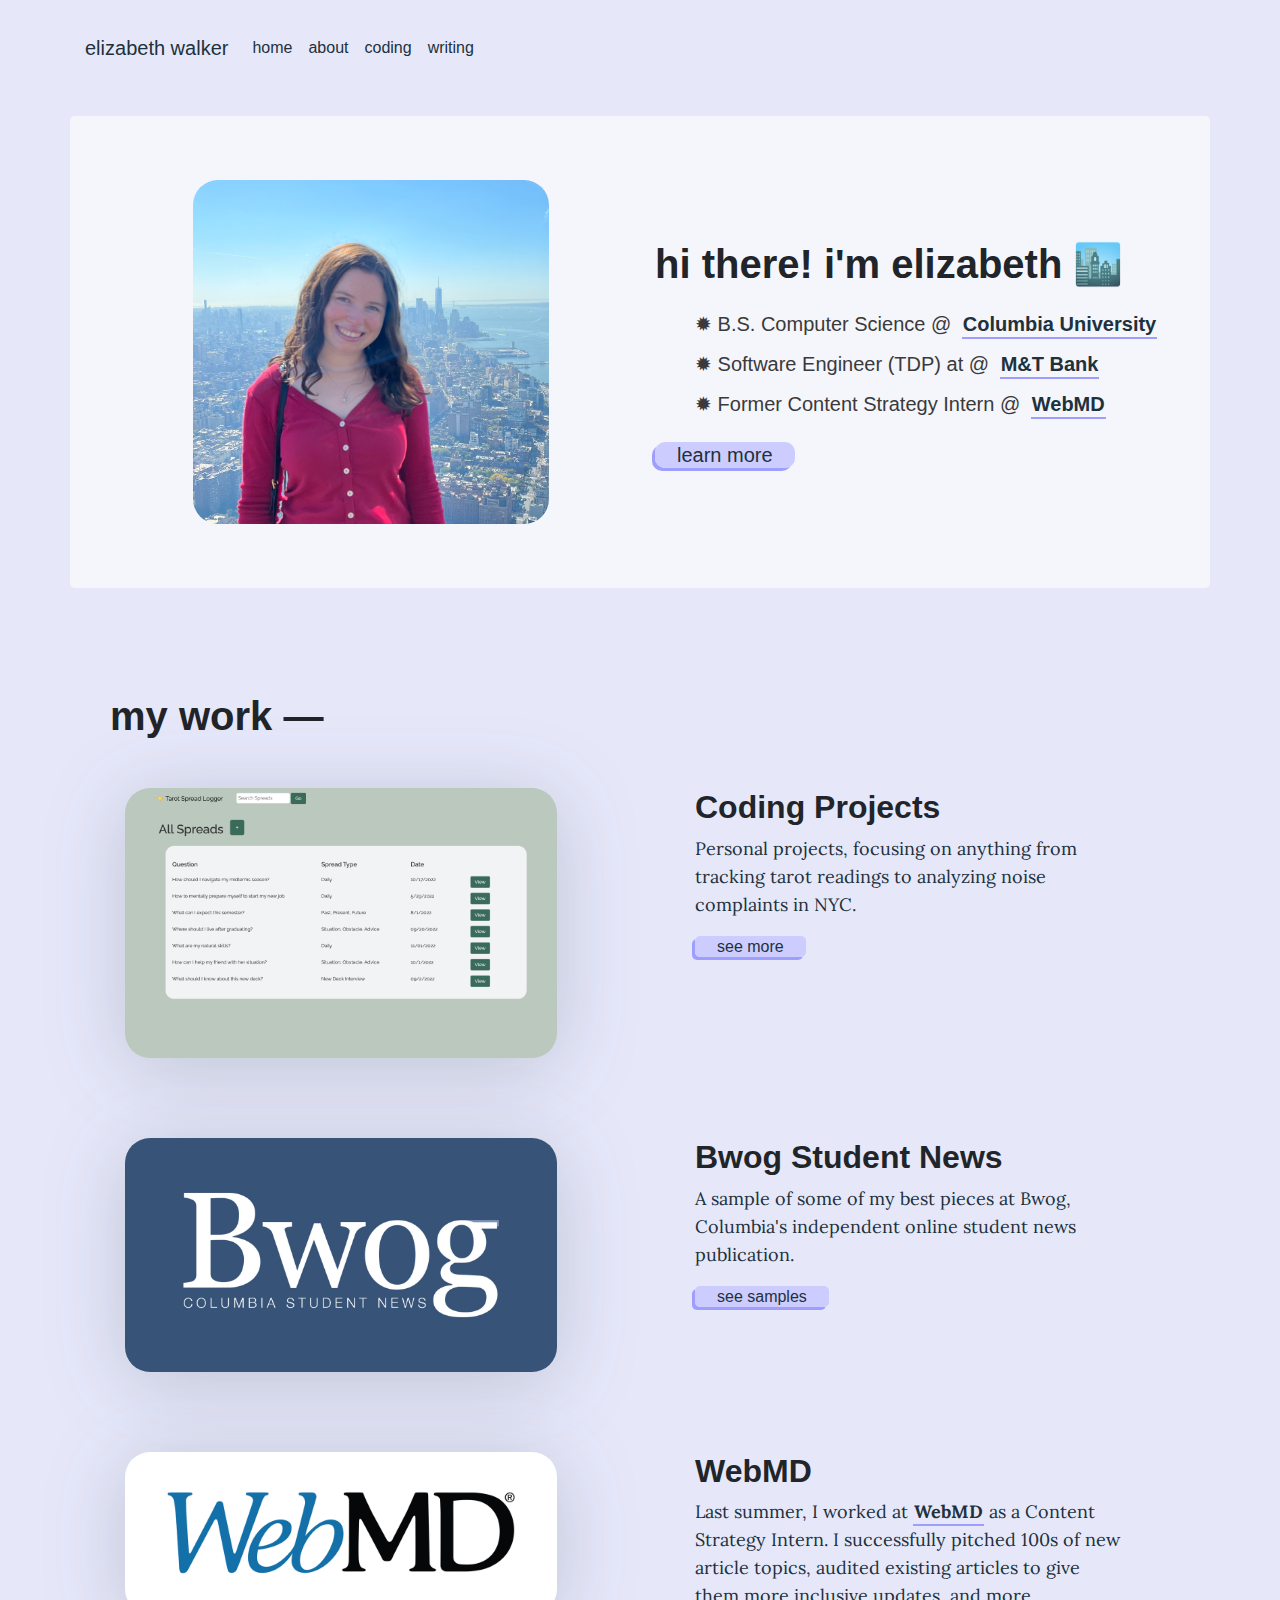
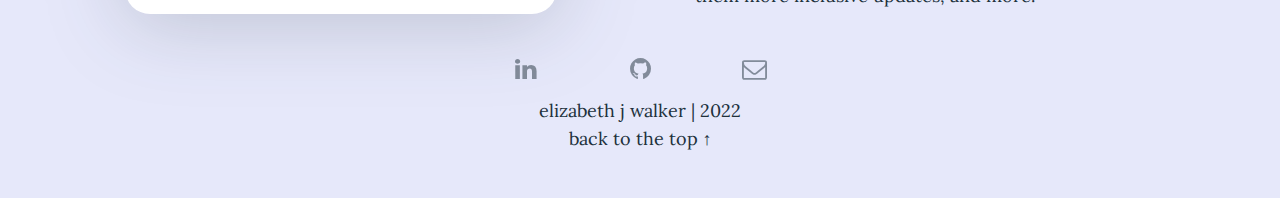
==== index.html @ f1a2607b "added new images, formatting, and description to coding page. tweaked home + about" ====
<!DOCTYPE html>
<html lang="en">
  <head>
    <meta charset="utf-8">
    <meta property='og:title' content='elizabeth walker'>
    <meta property='og:description' content='Hi there! My name is Elizabeth, and I’m a Software Engineer (TDP) at M&T Bank.'>
    <meta name="keywords" content="elizabethwalker.site, elizabeth walker, elizabeth, portfolio, computer science, bwog, writing,
                                   columbia, columbia university, seas, website, cornell, libby, libby walker" />
    <meta property='og:url' content='https://elizabethwalker.site'>
    <meta name="viewport" content="width=device-width, initial-scale=1">
    <link rel="icon" href="data:,">

    <!-- Bootstrap CSS -->
    <!-- Latest compiled and minified CSS -->
      <link rel="stylesheet" href="https://maxcdn.bootstrapcdn.com/bootstrap/4.5.0/css/bootstrap.min.css">

      <!-- Popper JS -->
      <script src="https://cdnjs.cloudflare.com/ajax/libs/popper.js/1.16.0/umd/popper.min.js"></script>

      <!-- jQuery library -->
      <script src="https://ajax.googleapis.com/ajax/libs/jquery/3.6.0/jquery.min.js"></script>

      <!-- Latest compiled JavaScript -->
      <script src="https://maxcdn.bootstrapcdn.com/bootstrap/4.5.0/js/bootstrap.min.js"></script>

      <!-- <script src="static/jquery_typed.js"></script> -->

      <!-- FONTS -->
     <link rel="stylesheet" href="https://fonts.googleapis.com/css2?family=Raleway:wght@400;500;600;700">
     <link rel="stylesheet" href="https://fonts.googleapis.com/css2?family=Lora:wght@400;500;600;700">

    <link rel="stylesheet" href="static/main.css" />
    <title>elizabeth walker</title>
    <link rel="icon" href="data:image/svg+xml,<svg xmlns=%22http://www.w3.org/2000/svg%22 viewBox=%220 0 100 100%22><text y=%22.9em%22 font-size=%2290%22>☁️</text></svg>">

    <script src="https://code.jquery.com/jquery-3.3.1.min.js" integrity="sha256-FgpCb/KJQlLNfOu91ta32o/NMZxltwRo8QtmkMRdAu8=" crossorigin="anonymous"></script>
    <script src="https://cdnjs.cloudflare.com/ajax/libs/popper.js/1.14.3/umd/popper.min.js" integrity="sha384-ZMP7rVo3mIykV+2+9J3UJ46jBk0WLaUAdn689aCwoqbBJiSnjAK/l8WvCWPIPm49" crossorigin="anonymous"></script>
    <script src="https://stackpath.bootstrapcdn.com/bootstrap/4.1.3/js/bootstrap.min.js" integrity="sha384-ChfqqxuZUCnJSK3+MXmPNIyE6ZbWh2IMqE241rYiqJxyMiZ6OW/JmZQ5stwEULTy" crossorigin="anonymous"></script>


    <script>
      $(function(){
        $("#nav-placeholder").load("navbar.html");
      });
    </script>
    <!--AOS Library -->
     <link href="https://unpkg.com/aos@2.3.1/dist/aos.css" rel="stylesheet">
     <script src="https://unpkg.com/aos@2.3.1/dist/aos.js"></script>
  </head>
  <body style="background-color: #e6e8fa;">
    <div id="nav-placeholder">
    </div>
    <div class = "container">
        <!-- JUMBOTRON ROW -->
        <div class = "jumbotron row hero" style="background-color: #F5F5FC !important" data-aos="fade-up">
            <div class = "col-sm-6">
              <div id = "profile">
                <img src="images/elizabeth-walker.jpg" alt="elizabeth walker">
              </div>
            </div>
            <div class = "col-sm-6 desc">
              <div id = "this-is-me">
                  <h1 id="iam-carousel">hi there! i'm elizabeth 🏙️</h1>
                  <div id="bullet-points">
                      <ul>
                          &#x2739;&#xFE0E;  B.S. Computer Science @ <a class="highlight-link" href="https://www.cs.columbia.edu/">Columbia University</a><br>
                          &#x2739;&#xFE0E;  Software Engineer (TDP) at @ <a class="highlight-link" href = "https://www3.mtb.com/">M&T Bank</a><br>
                          &#x2739;&#xFE0E;  Former Content Strategy Intern @ <a class="highlight-link" href = "https://www.webmd.com">WebMD</a>
                      </ul>
                  </div>
              </div>
              <div id = "learn-more">
                  <a class="button" href="/about.html">learn more</a>
              </div>
          </div>
        </div>
        <!-- PROJECT ROWS -->
        <div id = "highlights">
            <div class = "row">
                <h1> my work — </h1>
            </div>
            <div class = "project">
                <div class="row">
                    <div class = "col-sm-6">
                        <a href="/coding.html"><img class="project-img" src="images/index-page.png" alt="Tarot Logger Personal Project"></a>
                    </div>
                    <div class = "col-sm-6">
                        <div class="project-text">
                            <h2>Coding Projects</h2>
                            <p>
                                Personal projects, focusing on anything from
                                tracking tarot readings to analyzing noise complaints in NYC.
                            </p>
                            <a class="button" href="/coding.html">
                                see more
                            </a>
                        </div>
                    </div>
                </div>
            </div>
            <div class = "project">
                <div class="row">
                    <div class = "col-sm-6">
                        <a href="/writing.html"><img class="project-img" src="images/bwog-logo.jpeg" alt="Bwog"></a>
                    </div>
                    <div class = "col-sm-6">
                        <div class="project-text">
                            <h2>Bwog Student News</h2>
                            <p>
                                 A sample of some of my best pieces at Bwog, Columbia's independent online student news publication.
                             </p>
                                <a class="button" href="/writing.html">
                                 see samples
                             </a>
                        </div>
                    </div>
                </div>
            </div>
            <div class = "project">
                <div class = "row">
                    <div class = "col-sm-6">
                        <img class="project-img" src="images/webmd-logo.png" alt="WebMD">
                    </div>
                    <div class = "col-sm-6">
                        <div class = "project-text">
                            <h2>WebMD</h2>
                            <p>
                                Last summer, I worked at <a class="highlight-link" href = "https://www.webmd.com">WebMD</a> as a Content Strategy Intern.
                                I successfully pitched 100s of new article topics, audited existing articles to give them more inclusive updates, and more.
                            </p>
                        </div>
                    </div>
                </div>
            </div>
        </div>
        <footer>
      <!-- Add icon library -->
        <link rel="stylesheet" href="https://cdnjs.cloudflare.com/ajax/libs/font-awesome/4.7.0/css/font-awesome.min.css">

        <!-- Add font awesome icons -->
        <a href="https://www.linkedin.com/in/elizabeth-walker-043797193/" class="fa fa-linkedin" style="font-size: 25px; text-decoration: none;" target="_blank"></a>
        <a href="https://github.com/19ewalker" class="fa fa-github" style="font-size: 25px; text-decoration: none;" target="_blank"></a>
        <a href="mailto:ejw2173@columbia.edu" class="fa fa-envelope-o" style="font-size: 25px; text-decoration: none;" target="_blank"></a>
        <p>elizabeth j walker | 2022 <br>
          <a class="highlight-menu" href="#top" style="color:#fbaf40">back to the top ↑</a>
        </p>
    </footer>
    </div>
    <!-- AOS library -->
     <script> AOS.init({ duration: 1000, once: true }); </script>
     <script src="static/carousel.js"></script>
  </body>
</html>
---- static/main.css ----
html {
  scroll-behavior: smooth;
}
.container{
  margin: 20px;
}
body {
  font-family: 'Raleway', serif;
}
h1 {
  font-family: 'Raleway', sans-serif;
  font-size: 2.5rem;
  font-weight: 700 !important;
}

h2 {
  font-family: 'Raleway', sans-serif;
  font-size: 2rem;
  font-style: normal;
  font-weight: 700 !important;
  line-height: 48px;
  letter-spacing: 0em;
  text-align: left;
  margin: .5rem 0;
}

h3 {
  font-family: 'Raleway', sans-serif;
}

h4 {
    font-family: 'Raleway', sans-serif;
    font-weight: 600 !important;
    font-size: 1.25rem;
    margin: .5rem 0;
    line-height: 165%;
}

h5 {
  font-family: 'Raleway', sans-serif;
  font-size: 1rem !important;
  font-style: normal;
  font-weight: 400;
  line-height: 3rem;
  letter-spacing: 0em;
  text-align: left;
  margin: 0 0 .5rem 0;
}

p {
  font-family: 'Lora', serif;
  color: #21313C;
  font-size: 18px;
  line-height: 28px;
  margin: 0 0 16px 0 !important;
}
li {
  font-family: 'Lora', serif;
  color: #21313C;
  font-size: 18px;
  line-height: 20px;
  margin: 0 0 16px 0 !important;
}
a {
  color: #21313C !important;
}
#this-is-me{
  margin: auto;
  text-align: vertical;
}
#profile img {
  width: 70%;
  margin: auto;
  display: block;
  transition: transform 250ms;
  border-radius: 25px;
}

#profile img:hover {
  transform: translateY(-20px);
}
#bullet-points{
    color: #3a3a3a;
    font-size: 1.25em;
}
#bullet-points a {
    color: #3a3a3a;
    text-decoration: none;
    font-weight: bold;
    margin: 5px;
}
#learn-more a{
  padding: 2px 22px;
  font-size: 1.25rem;
  width: 144px;
  height: 38px;
  color: #21313C;
  background: #CCCCFF;
  box-shadow: -3px 3px 0px #9E9EFF;
  border-radius: 10px;
  }
 .desc{
     margin-top: 60px;
 }
.button {
    padding: 2px 22px;
    font-size: 1rem;

    width: 144px;
    height: 38px;

    color: #21313C;
    background: #CCCCFF;
    box-shadow: -3px 3px 0px #9E9EFF;
    border-radius: 5px;
    }
  #iam-carousel{
      margin-bottom: 16px;
  }
  #about-img img{
      margin-left: 40px;
      width: 90%;
      border-radius: 25px;
      filter: drop-shadow(0px 10px 40px rgba(33, 49, 60, 0.2));
}
.highlight-link{
    text-decoration: none;
    font-weight: bold;
    display: inline-block;
    padding: 0px 1px;
    transition: all .3s ease-in-out;
    box-sizing: border-box;
    text-decoration: none;
    box-shadow: inset 0 -2px 0 #9E9EFF;
}
#about-desc h1{
    margin-bottom: 16px;
}

.headers h1 {
  padding: 20px;
  margin-left: 80px;
}
#highlights {
    position: relative;
    top: 64px;
    margin: 40px;
    width: 100%;
}
.blank {
  width: 33%;
}
/******* PROJECTS ********/
.project {
  margin-top: 40px;
  margin-bottom: 80px;
}

.project-text {
    width: 80%;
}

.project-img {
  width: 80%;
  margin-right: 80px;
  transition: 250ms;
  filter: drop-shadow(0px 10px 40px rgba(33, 49, 60, 0.2));
  border-radius: 25px;
}
.project-img:hover {
  transform: translateY(-20px);
}
footer {
  background-color: none;
  color: #21313C;
  text-align: center;
  width: 100%;
  background-color: none;
  margin-bottom: 5vh;
}

.fa {
  margin: 15px;
  width: 80px;
  text-decoration: none;
  color: #21313C;
  opacity: 0.5;
}
.fa:hover {
    opacity: 1.0;
    color: black;
}
#writing-header{
    margin: 20px 80px;
}
#writing-desc{
    margin: 40px;
}
.genre{
    display: flex;
    justify-content: right;
    margin-right: 30px;
}

.links{
    background-color: #f5f5f5;
    box-shadow: 3px 3px 0px #9E9EFF;
    border-radius: 15px;
    margin-top: 20px;
    padding: 15px;
    margin-bottom: 20px;
}
.project-digital {
  /* width: 400px;
  height: 240px;
  margin-right: 80px;
  margin-top: 60px; */
  transition: 250ms;
  filter: drop-shadow(0px 10px 40px rgba(33, 49, 60, 0.2));
  border-radius: 25px;
}
.project-img:hover {
  transform: translateY(-20px);
}
.digital-text{
    width: 100%;
}
.project-title{
    margin-bottom: 20px;
}
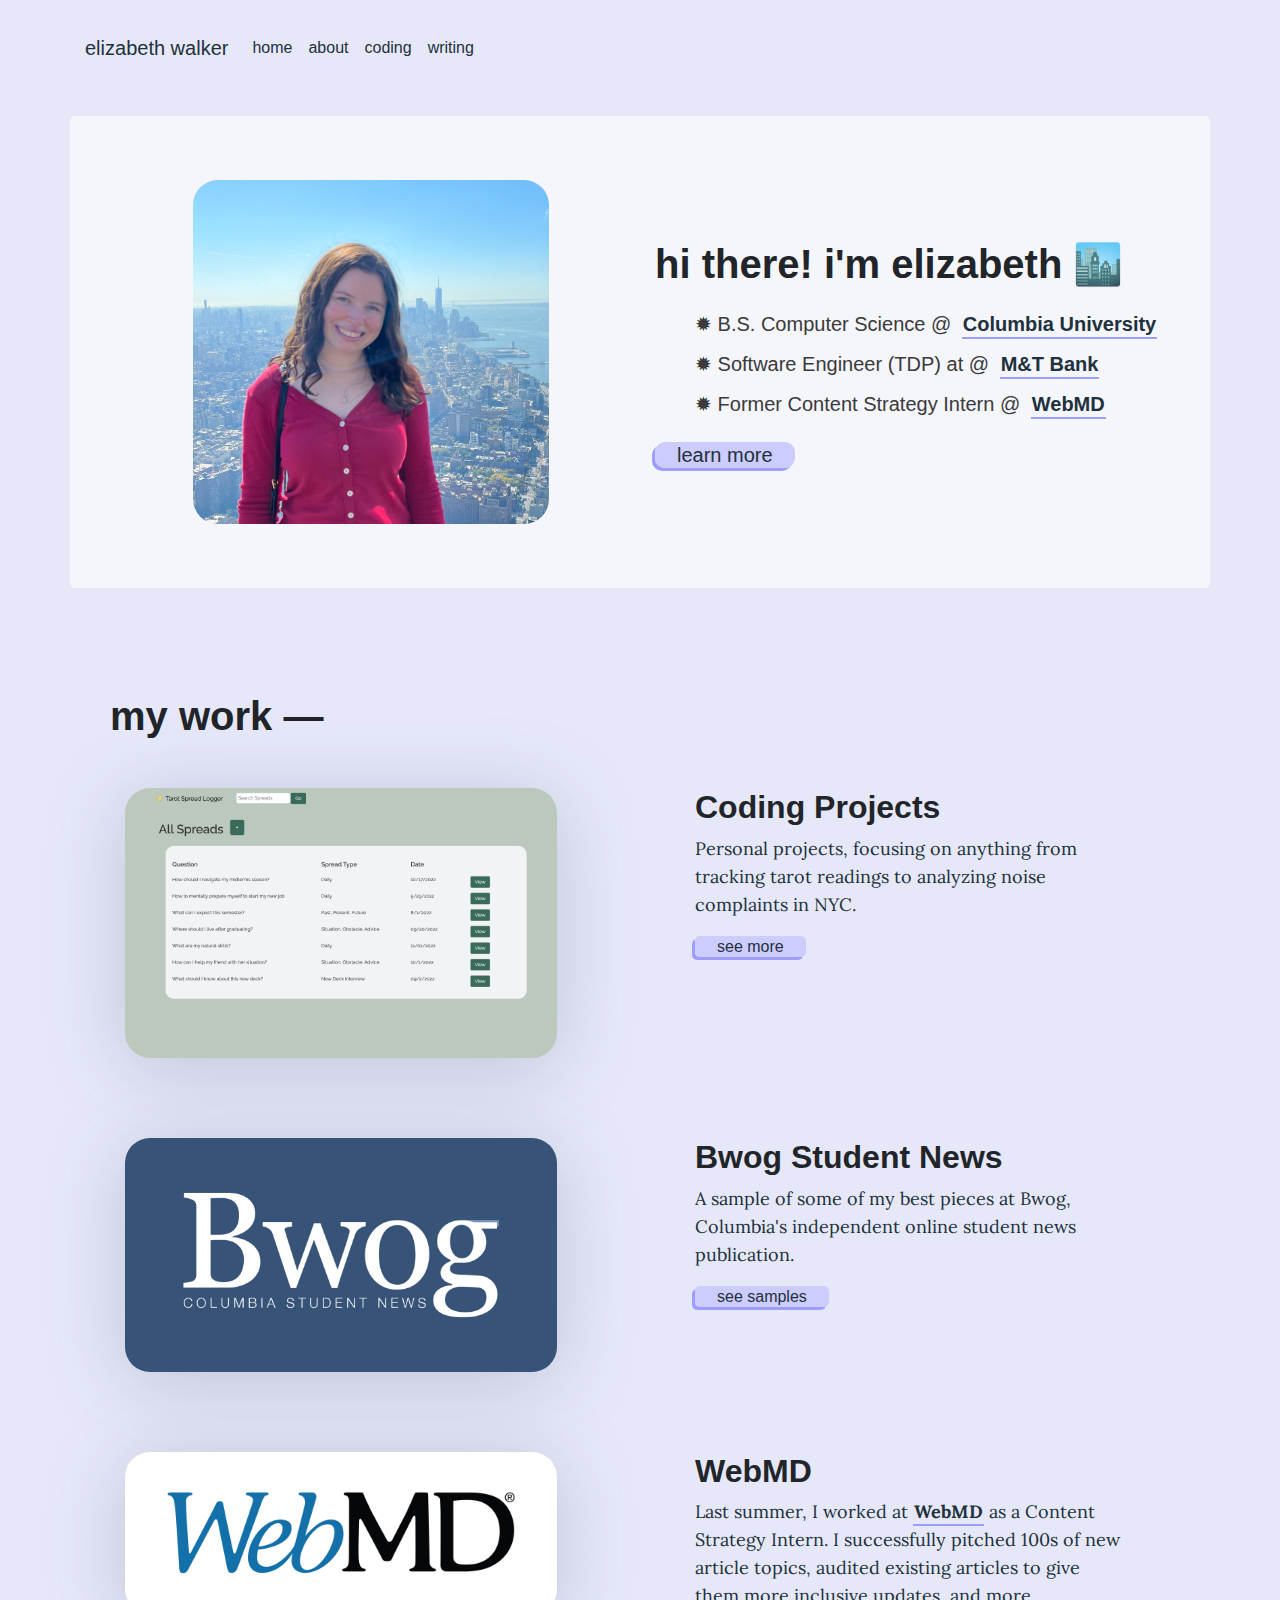
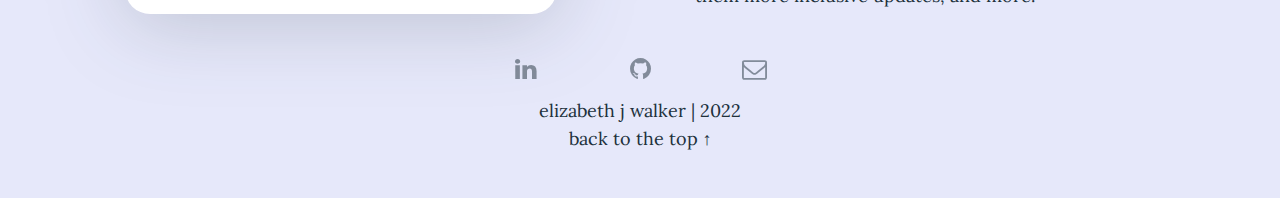
==== commit d76f9dcb: "getting rid of aos and carousel" ====
--- a/index.html
+++ b/index.html
@@ -1,153 +1,222 @@
 <!DOCTYPE html>
 <html lang="en">
   <head>
-    <meta charset="utf-8">
-    <meta property='og:title' content='elizabeth walker'>
-    <meta property='og:description' content='Hi there! My name is Elizabeth, and I’m a Software Engineer (TDP) at M&T Bank.'>
-    <meta name="keywords" content="elizabethwalker.site, elizabeth walker, elizabeth, portfolio, computer science, bwog, writing,
-                                   columbia, columbia university, seas, website, cornell, libby, libby walker" />
-    <meta property='og:url' content='https://elizabethwalker.site'>
-    <meta name="viewport" content="width=device-width, initial-scale=1">
-    <link rel="icon" href="data:,">
+    <meta charset="utf-8" />
+    <meta property="og:title" content="elizabeth walker" />
+    <meta
+      property="og:description"
+      content="Hi there! My name is Elizabeth, and I’m a Software Engineer (TDP) at M&T Bank."
+    />
+    <meta
+      name="keywords"
+      content="elizabethwalker.site, elizabeth walker, elizabeth, portfolio, computer science, bwog, writing,
+                                   columbia, columbia university, seas, website, cornell, libby, libby walker"
+    />
+    <meta property="og:url" content="https://elizabethwalker.site" />
+    <meta name="viewport" content="width=device-width, initial-scale=1" />
+    <link rel="icon" href="data:," />
 
     <!-- Bootstrap CSS -->
     <!-- Latest compiled and minified CSS -->
-      <link rel="stylesheet" href="https://maxcdn.bootstrapcdn.com/bootstrap/4.5.0/css/bootstrap.min.css">
-
-      <!-- Popper JS -->
-      <script src="https://cdnjs.cloudflare.com/ajax/libs/popper.js/1.16.0/umd/popper.min.js"></script>
-
-      <!-- jQuery library -->
-      <script src="https://ajax.googleapis.com/ajax/libs/jquery/3.6.0/jquery.min.js"></script>
-
-      <!-- Latest compiled JavaScript -->
-      <script src="https://maxcdn.bootstrapcdn.com/bootstrap/4.5.0/js/bootstrap.min.js"></script>
-
-      <!-- <script src="static/jquery_typed.js"></script> -->
-
-      <!-- FONTS -->
-     <link rel="stylesheet" href="https://fonts.googleapis.com/css2?family=Raleway:wght@400;500;600;700">
-     <link rel="stylesheet" href="https://fonts.googleapis.com/css2?family=Lora:wght@400;500;600;700">
+    <link
+      rel="stylesheet"
+      href="https://maxcdn.bootstrapcdn.com/bootstrap/4.5.0/css/bootstrap.min.css"
+    />
+
+    <!-- Popper JS -->
+    <script src="https://cdnjs.cloudflare.com/ajax/libs/popper.js/1.16.0/umd/popper.min.js"></script>
+
+    <!-- jQuery library -->
+    <script src="https://ajax.googleapis.com/ajax/libs/jquery/3.6.0/jquery.min.js"></script>
+
+    <!-- Latest compiled JavaScript -->
+    <script src="https://maxcdn.bootstrapcdn.com/bootstrap/4.5.0/js/bootstrap.min.js"></script>
+
+    <!-- <script src="static/jquery_typed.js"></script> -->
+
+    <!-- FONTS -->
+    <link
+      rel="stylesheet"
+      href="https://fonts.googleapis.com/css2?family=Raleway:wght@400;500;600;700"
+    />
+    <link
+      rel="stylesheet"
+      href="https://fonts.googleapis.com/css2?family=Lora:wght@400;500;600;700"
+    />
 
     <link rel="stylesheet" href="static/main.css" />
     <title>elizabeth walker</title>
-    <link rel="icon" href="data:image/svg+xml,<svg xmlns=%22http://www.w3.org/2000/svg%22 viewBox=%220 0 100 100%22><text y=%22.9em%22 font-size=%2290%22>☁️</text></svg>">
-
-    <script src="https://code.jquery.com/jquery-3.3.1.min.js" integrity="sha256-FgpCb/KJQlLNfOu91ta32o/NMZxltwRo8QtmkMRdAu8=" crossorigin="anonymous"></script>
-    <script src="https://cdnjs.cloudflare.com/ajax/libs/popper.js/1.14.3/umd/popper.min.js" integrity="sha384-ZMP7rVo3mIykV+2+9J3UJ46jBk0WLaUAdn689aCwoqbBJiSnjAK/l8WvCWPIPm49" crossorigin="anonymous"></script>
-    <script src="https://stackpath.bootstrapcdn.com/bootstrap/4.1.3/js/bootstrap.min.js" integrity="sha384-ChfqqxuZUCnJSK3+MXmPNIyE6ZbWh2IMqE241rYiqJxyMiZ6OW/JmZQ5stwEULTy" crossorigin="anonymous"></script>
-
+    <link
+      rel="icon"
+      href="data:image/svg+xml,<svg xmlns=%22http://www.w3.org/2000/svg%22 viewBox=%220 0 100 100%22><text y=%22.9em%22 font-size=%2290%22>☁️</text></svg>"
+    />
+
+    <script
+      src="https://code.jquery.com/jquery-3.3.1.min.js"
+      integrity="sha256-FgpCb/KJQlLNfOu91ta32o/NMZxltwRo8QtmkMRdAu8="
+      crossorigin="anonymous"
+    ></script>
+    <script
+      src="https://cdnjs.cloudflare.com/ajax/libs/popper.js/1.14.3/umd/popper.min.js"
+      integrity="sha384-ZMP7rVo3mIykV+2+9J3UJ46jBk0WLaUAdn689aCwoqbBJiSnjAK/l8WvCWPIPm49"
+      crossorigin="anonymous"
+    ></script>
+    <script
+      src="https://stackpath.bootstrapcdn.com/bootstrap/4.1.3/js/bootstrap.min.js"
+      integrity="sha384-ChfqqxuZUCnJSK3+MXmPNIyE6ZbWh2IMqE241rYiqJxyMiZ6OW/JmZQ5stwEULTy"
+      crossorigin="anonymous"
+    ></script>
 
     <script>
-      $(function(){
+      $(function () {
         $("#nav-placeholder").load("navbar.html");
       });
     </script>
-    <!--AOS Library -->
-     <link href="https://unpkg.com/aos@2.3.1/dist/aos.css" rel="stylesheet">
-     <script src="https://unpkg.com/aos@2.3.1/dist/aos.js"></script>
   </head>
-  <body style="background-color: #e6e8fa;">
-    <div id="nav-placeholder">
+  <body style="background-color: #e6e8fa">
+    <div id="nav-placeholder"></div>
+    <div class="container">
+      <!-- JUMBOTRON ROW -->
+      <div
+        class="jumbotron row hero"
+        style="background-color: #f5f5fc !important"
+      >
+        <div class="col-sm-6">
+          <div id="profile">
+            <img src="images/elizabeth-walker.jpg" alt="elizabeth walker" />
+          </div>
+        </div>
+        <div class="col-sm-6 desc">
+          <div id="this-is-me">
+            <h1 id="iam-carousel">hi there! i'm elizabeth 🏙️</h1>
+            <div id="bullet-points">
+              <ul>
+                &#x2739;&#xFE0E; B.S. Computer Science @
+                <a class="highlight-link" href="https://www.cs.columbia.edu/"
+                  >Columbia University</a
+                ><br />
+                &#x2739;&#xFE0E; Software Engineer (TDP) at @
+                <a class="highlight-link" href="https://www3.mtb.com/"
+                  >M&T Bank</a
+                ><br />
+                &#x2739;&#xFE0E; Former Content Strategy Intern @
+                <a class="highlight-link" href="https://www.webmd.com">WebMD</a>
+              </ul>
+            </div>
+          </div>
+          <div id="learn-more">
+            <a class="button" href="/about.html">learn more</a>
+          </div>
+        </div>
+      </div>
+      <!-- PROJECT ROWS -->
+      <div id="highlights">
+        <div class="row">
+          <h1>my work —</h1>
+        </div>
+        <div class="project">
+          <div class="row">
+            <div class="col-sm-6">
+              <a href="/coding.html"
+                ><img
+                  class="project-img"
+                  src="images/index-page.png"
+                  alt="Tarot Logger Personal Project"
+              /></a>
+            </div>
+            <div class="col-sm-6">
+              <div class="project-text">
+                <h2>Coding Projects</h2>
+                <p>
+                  Personal projects, focusing on anything from tracking tarot
+                  readings to analyzing noise complaints in NYC.
+                </p>
+                <a class="button" href="/coding.html"> see more </a>
+              </div>
+            </div>
+          </div>
+        </div>
+        <div class="project">
+          <div class="row">
+            <div class="col-sm-6">
+              <a href="/writing.html"
+                ><img
+                  class="project-img"
+                  src="images/bwog-logo.jpeg"
+                  alt="Bwog"
+              /></a>
+            </div>
+            <div class="col-sm-6">
+              <div class="project-text">
+                <h2>Bwog Student News</h2>
+                <p>
+                  A sample of some of my best pieces at Bwog, Columbia's
+                  independent online student news publication.
+                </p>
+                <a class="button" href="/writing.html"> see samples </a>
+              </div>
+            </div>
+          </div>
+        </div>
+        <div class="project">
+          <div class="row">
+            <div class="col-sm-6">
+              <img
+                class="project-img"
+                src="images/webmd-logo.png"
+                alt="WebMD"
+              />
+            </div>
+            <div class="col-sm-6">
+              <div class="project-text">
+                <h2>WebMD</h2>
+                <p>
+                  Last summer, I worked at
+                  <a class="highlight-link" href="https://www.webmd.com"
+                    >WebMD</a
+                  >
+                  as a Content Strategy Intern. I successfully pitched 100s of
+                  new article topics, audited existing articles to give them
+                  more inclusive updates, and more.
+                </p>
+              </div>
+            </div>
+          </div>
+        </div>
+      </div>
+      <footer>
+        <!-- Add icon library -->
+        <link
+          rel="stylesheet"
+          href="https://cdnjs.cloudflare.com/ajax/libs/font-awesome/4.7.0/css/font-awesome.min.css"
+        />
+
+        <!-- Add font awesome icons -->
+        <a
+          href="https://www.linkedin.com/in/elizabeth-walker-043797193/"
+          class="fa fa-linkedin"
+          style="font-size: 25px; text-decoration: none"
+          target="_blank"
+        ></a>
+        <a
+          href="https://github.com/19ewalker"
+          class="fa fa-github"
+          style="font-size: 25px; text-decoration: none"
+          target="_blank"
+        ></a>
+        <a
+          href="mailto:ejw2173@columbia.edu"
+          class="fa fa-envelope-o"
+          style="font-size: 25px; text-decoration: none"
+          target="_blank"
+        ></a>
+        <p>
+          elizabeth j walker | 2022 <br />
+          <a class="highlight-menu" href="#top" style="color: #fbaf40"
+            >back to the top ↑</a
+          >
+        </p>
+      </footer>
     </div>
-    <div class = "container">
-        <!-- JUMBOTRON ROW -->
-        <div class = "jumbotron row hero" style="background-color: #F5F5FC !important" data-aos="fade-up">
-            <div class = "col-sm-6">
-              <div id = "profile">
-                <img src="images/elizabeth-walker.jpg" alt="elizabeth walker">
-              </div>
-            </div>
-            <div class = "col-sm-6 desc">
-              <div id = "this-is-me">
-                  <h1 id="iam-carousel">hi there! i'm elizabeth 🏙️</h1>
-                  <div id="bullet-points">
-                      <ul>
-                          &#x2739;&#xFE0E;  B.S. Computer Science @ <a class="highlight-link" href="https://www.cs.columbia.edu/">Columbia University</a><br>
-                          &#x2739;&#xFE0E;  Software Engineer (TDP) at @ <a class="highlight-link" href = "https://www3.mtb.com/">M&T Bank</a><br>
-                          &#x2739;&#xFE0E;  Former Content Strategy Intern @ <a class="highlight-link" href = "https://www.webmd.com">WebMD</a>
-                      </ul>
-                  </div>
-              </div>
-              <div id = "learn-more">
-                  <a class="button" href="/about.html">learn more</a>
-              </div>
-          </div>
-        </div>
-        <!-- PROJECT ROWS -->
-        <div id = "highlights">
-            <div class = "row">
-                <h1> my work — </h1>
-            </div>
-            <div class = "project">
-                <div class="row">
-                    <div class = "col-sm-6">
-                        <a href="/coding.html"><img class="project-img" src="images/index-page.png" alt="Tarot Logger Personal Project"></a>
-                    </div>
-                    <div class = "col-sm-6">
-                        <div class="project-text">
-                            <h2>Coding Projects</h2>
-                            <p>
-                                Personal projects, focusing on anything from
-                                tracking tarot readings to analyzing noise complaints in NYC.
-                            </p>
-                            <a class="button" href="/coding.html">
-                                see more
-                            </a>
-                        </div>
-                    </div>
-                </div>
-            </div>
-            <div class = "project">
-                <div class="row">
-                    <div class = "col-sm-6">
-                        <a href="/writing.html"><img class="project-img" src="images/bwog-logo.jpeg" alt="Bwog"></a>
-                    </div>
-                    <div class = "col-sm-6">
-                        <div class="project-text">
-                            <h2>Bwog Student News</h2>
-                            <p>
-                                 A sample of some of my best pieces at Bwog, Columbia's independent online student news publication.
-                             </p>
-                                <a class="button" href="/writing.html">
-                                 see samples
-                             </a>
-                        </div>
-                    </div>
-                </div>
-            </div>
-            <div class = "project">
-                <div class = "row">
-                    <div class = "col-sm-6">
-                        <img class="project-img" src="images/webmd-logo.png" alt="WebMD">
-                    </div>
-                    <div class = "col-sm-6">
-                        <div class = "project-text">
-                            <h2>WebMD</h2>
-                            <p>
-                                Last summer, I worked at <a class="highlight-link" href = "https://www.webmd.com">WebMD</a> as a Content Strategy Intern.
-                                I successfully pitched 100s of new article topics, audited existing articles to give them more inclusive updates, and more.
-                            </p>
-                        </div>
-                    </div>
-                </div>
-            </div>
-        </div>
-        <footer>
-      <!-- Add icon library -->
-        <link rel="stylesheet" href="https://cdnjs.cloudflare.com/ajax/libs/font-awesome/4.7.0/css/font-awesome.min.css">
-
-        <!-- Add font awesome icons -->
-        <a href="https://www.linkedin.com/in/elizabeth-walker-043797193/" class="fa fa-linkedin" style="font-size: 25px; text-decoration: none;" target="_blank"></a>
-        <a href="https://github.com/19ewalker" class="fa fa-github" style="font-size: 25px; text-decoration: none;" target="_blank"></a>
-        <a href="mailto:ejw2173@columbia.edu" class="fa fa-envelope-o" style="font-size: 25px; text-decoration: none;" target="_blank"></a>
-        <p>elizabeth j walker | 2022 <br>
-          <a class="highlight-menu" href="#top" style="color:#fbaf40">back to the top ↑</a>
-        </p>
-    </footer>
-    </div>
-    <!-- AOS library -->
-     <script> AOS.init({ duration: 1000, once: true }); </script>
-     <script src="static/carousel.js"></script>
   </body>
 </html>
--- a/static/main.css
+++ b/static/main.css
@@ -210,6 +210,9 @@
     padding: 15px;
     margin-bottom: 20px;
 }
+.links li{
+    line-height: 150%;
+}
 .project-digital {
   /* width: 400px;
   height: 240px;
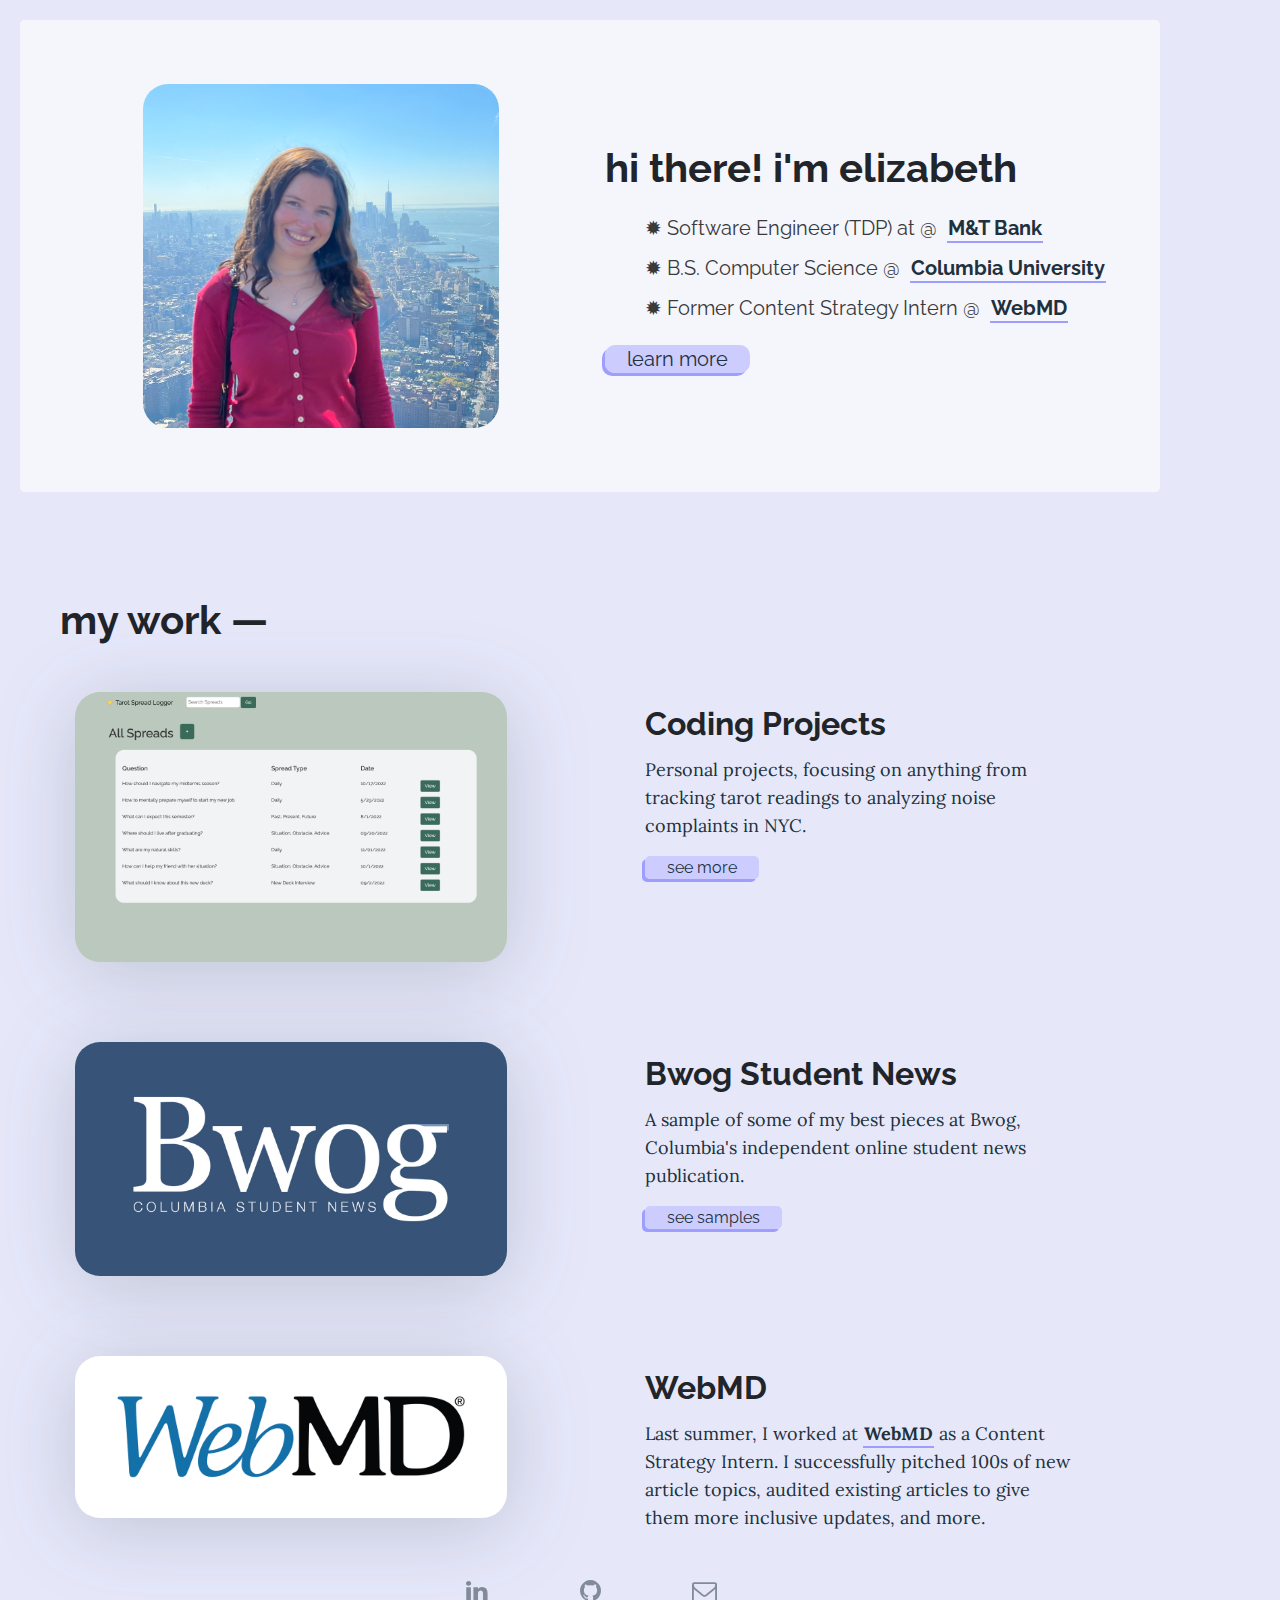
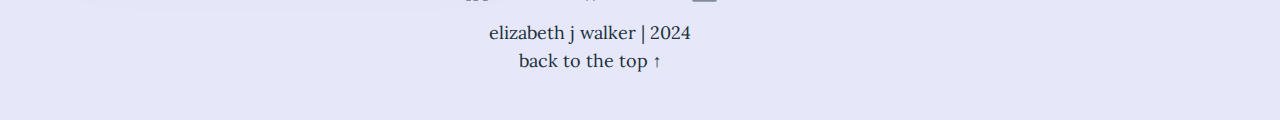
==== commit e40f25c8: "logo change, metadata change, library cleanup" ====
--- a/index.html
+++ b/index.html
@@ -5,12 +5,13 @@
     <meta property="og:title" content="elizabeth walker" />
     <meta
       property="og:description"
-      content="Hi there! My name is Elizabeth, and I’m a Software Engineer (TDP) at M&T Bank."
+      content="content"
+      ="My name is Elizabeth, and I'm a software developer in the Greater Philadelphia area."
     />
     <meta
       name="keywords"
-      content="elizabethwalker.site, elizabeth walker, elizabeth, portfolio, computer science, bwog, writing,
-                                   columbia, columbia university, seas, website, cornell, libby, libby walker"
+      content="elizabethwalker.site, elizabeth walker, elizabeth, computer science,
+                                   columbia, columbia university, seas, cornell, libby, libby walker, tdp, philadelphia, m&t, m&t bank, mt, mt bank"
     />
     <meta property="og:url" content="https://elizabethwalker.site" />
     <meta name="viewport" content="width=device-width, initial-scale=1" />
@@ -23,16 +24,8 @@
       href="https://maxcdn.bootstrapcdn.com/bootstrap/4.5.0/css/bootstrap.min.css"
     />
 
-    <!-- Popper JS -->
-    <script src="https://cdnjs.cloudflare.com/ajax/libs/popper.js/1.16.0/umd/popper.min.js"></script>
-
-    <!-- jQuery library -->
-    <script src="https://ajax.googleapis.com/ajax/libs/jquery/3.6.0/jquery.min.js"></script>
-
     <!-- Latest compiled JavaScript -->
     <script src="https://maxcdn.bootstrapcdn.com/bootstrap/4.5.0/js/bootstrap.min.js"></script>
-
-    <!-- <script src="static/jquery_typed.js"></script> -->
 
     <!-- FONTS -->
     <link
@@ -46,21 +39,8 @@
 
     <link rel="stylesheet" href="static/main.css" />
     <title>elizabeth walker</title>
-    <link
-      rel="icon"
-      href="data:image/svg+xml,<svg xmlns=%22http://www.w3.org/2000/svg%22 viewBox=%220 0 100 100%22><text y=%22.9em%22 font-size=%2290%22>☁️</text></svg>"
-    />
-
-    <script
-      src="https://code.jquery.com/jquery-3.3.1.min.js"
-      integrity="sha256-FgpCb/KJQlLNfOu91ta32o/NMZxltwRo8QtmkMRdAu8="
-      crossorigin="anonymous"
-    ></script>
-    <script
-      src="https://cdnjs.cloudflare.com/ajax/libs/popper.js/1.14.3/umd/popper.min.js"
-      integrity="sha384-ZMP7rVo3mIykV+2+9J3UJ46jBk0WLaUAdn689aCwoqbBJiSnjAK/l8WvCWPIPm49"
-      crossorigin="anonymous"
-    ></script>
+    <link rel="shortcut icon" type="image/x-icon" href="images/favicon.ico" />
+
     <script
       src="https://stackpath.bootstrapcdn.com/bootstrap/4.1.3/js/bootstrap.min.js"
       integrity="sha384-ChfqqxuZUCnJSK3+MXmPNIyE6ZbWh2IMqE241rYiqJxyMiZ6OW/JmZQ5stwEULTy"
@@ -88,16 +68,16 @@
         </div>
         <div class="col-sm-6 desc">
           <div id="this-is-me">
-            <h1 id="iam-carousel">hi there! i'm elizabeth 🏙️</h1>
+            <h1 id="iam-carousel">hi there! i'm elizabeth</h1>
             <div id="bullet-points">
               <ul>
+                &#x2739;&#xFE0E; Software Engineer (TDP) at @
+                <a class="highlight-link" href="https://www3.mtb.com/"
+                  >M&T Bank</a
+                ><br />
                 &#x2739;&#xFE0E; B.S. Computer Science @
                 <a class="highlight-link" href="https://www.cs.columbia.edu/"
                   >Columbia University</a
-                ><br />
-                &#x2739;&#xFE0E; Software Engineer (TDP) at @
-                <a class="highlight-link" href="https://www3.mtb.com/"
-                  >M&T Bank</a
                 ><br />
                 &#x2739;&#xFE0E; Former Content Strategy Intern @
                 <a class="highlight-link" href="https://www.webmd.com">WebMD</a>
@@ -205,13 +185,13 @@
           target="_blank"
         ></a>
         <a
-          href="mailto:ejw2173@columbia.edu"
+          href="mailto:elizabethjwalker29@gmail.com"
           class="fa fa-envelope-o"
           style="font-size: 25px; text-decoration: none"
           target="_blank"
         ></a>
         <p>
-          elizabeth j walker | 2022 <br />
+          elizabeth j walker | 2024 <br />
           <a class="highlight-menu" href="#top" style="color: #fbaf40"
             >back to the top ↑</a
           >
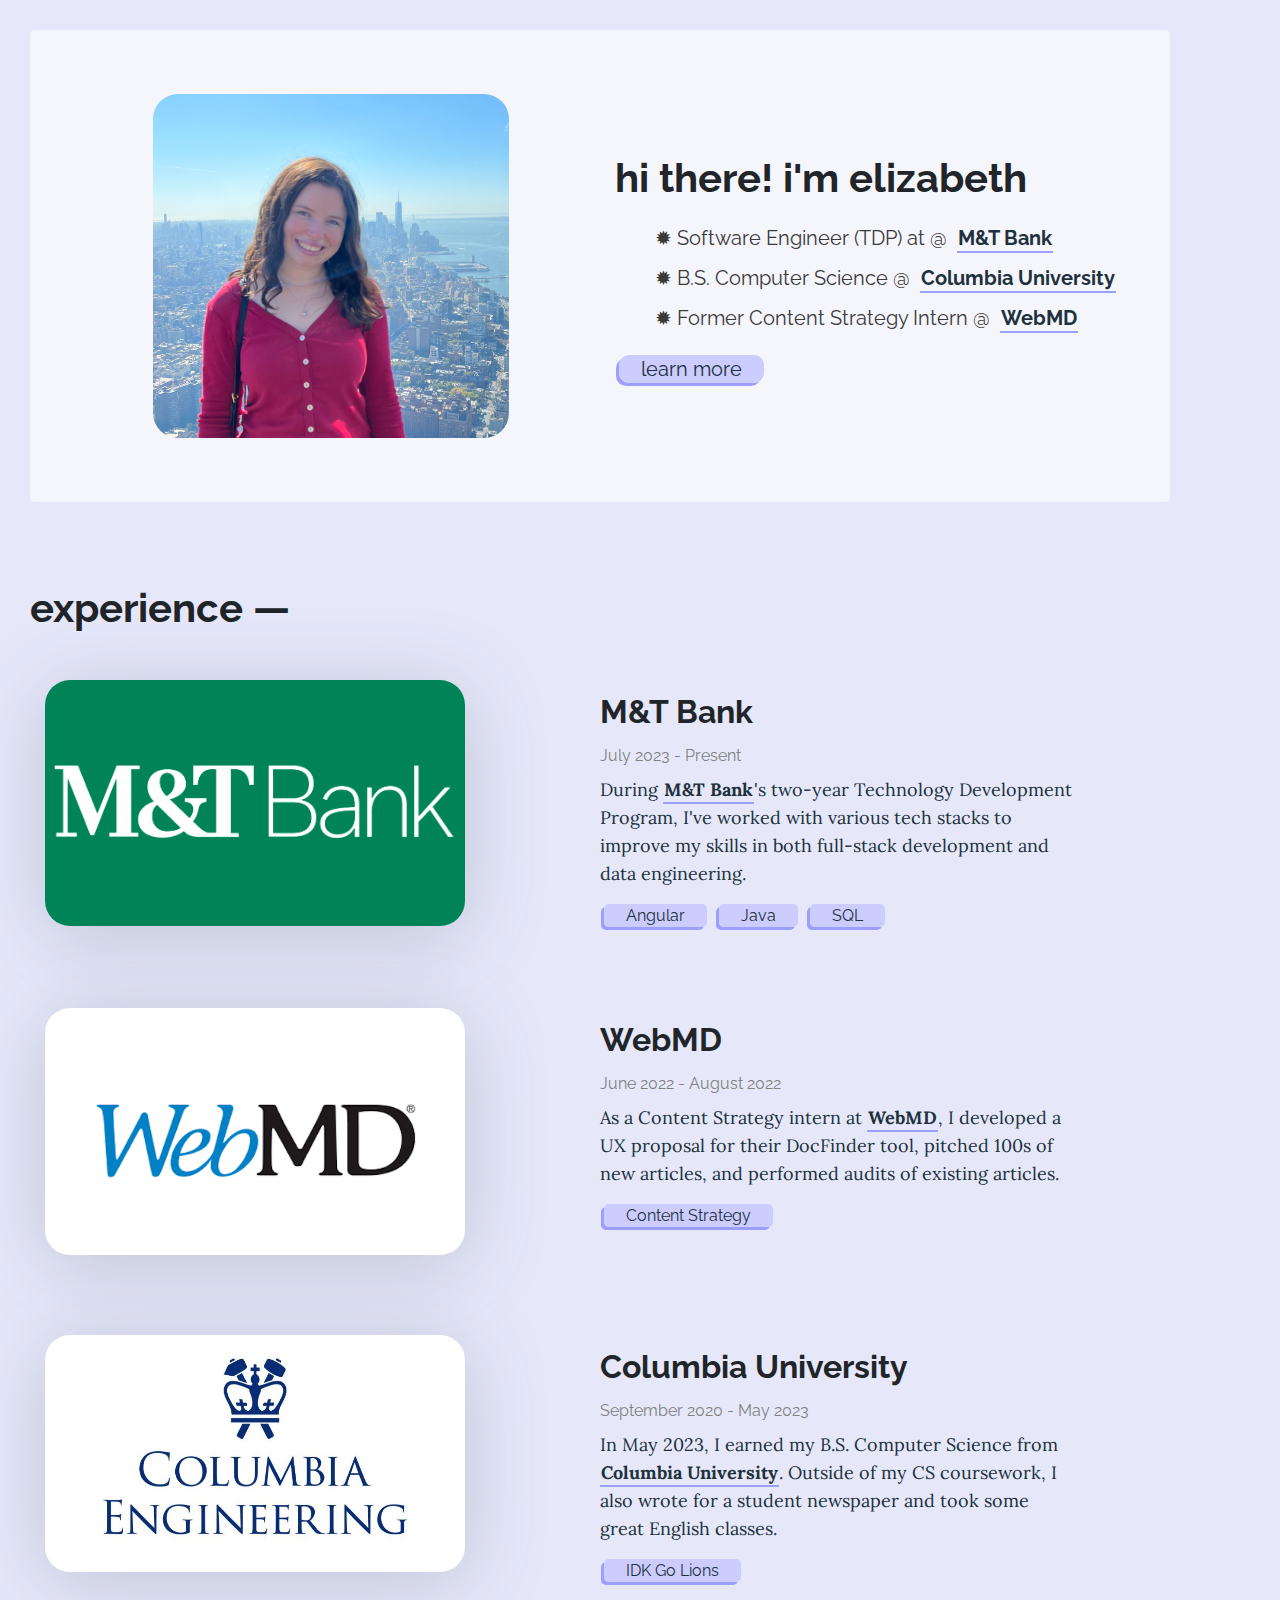
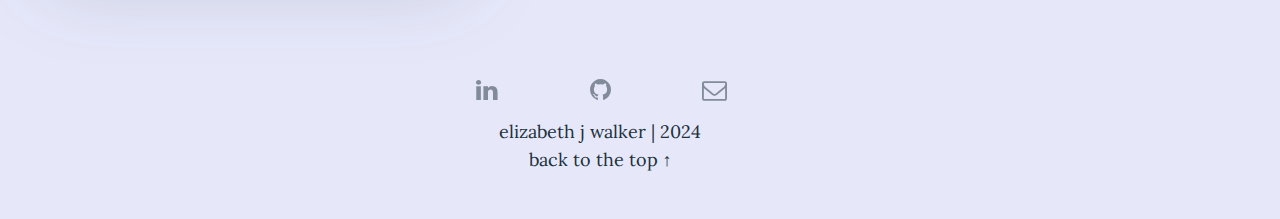
==== commit b69deb43: "updates to home page, clearing out old images" ====
--- a/index.html
+++ b/index.html
@@ -92,48 +92,32 @@
       <!-- PROJECT ROWS -->
       <div id="highlights">
         <div class="row">
-          <h1>my work —</h1>
+          <h1>experience —</h1>
         </div>
         <div class="project">
           <div class="row">
             <div class="col-sm-6">
-              <a href="/coding.html"
-                ><img
-                  class="project-img"
-                  src="images/index-page.png"
-                  alt="Tarot Logger Personal Project"
-              /></a>
+              <img
+                class="project-img"
+                src="images/mtbank.png"
+                alt="M&T Bank logo"
+              />
             </div>
             <div class="col-sm-6">
               <div class="project-text">
-                <h2>Coding Projects</h2>
+                <h2>M&T Bank</h2>
+                <div class="years">July 2023 - Present</div>
                 <p>
-                  Personal projects, focusing on anything from tracking tarot
-                  readings to analyzing noise complaints in NYC.
+                  During
+                  <a class="highlight-link" href="https://www3.mtb.com/"
+                    >M&T Bank</a
+                  >'s two-year Technology Development Program, I've worked with
+                  various tech stacks to improve my skills in both full-stack
+                  development and data engineering.
                 </p>
-                <a class="button" href="/coding.html"> see more </a>
-              </div>
-            </div>
-          </div>
-        </div>
-        <div class="project">
-          <div class="row">
-            <div class="col-sm-6">
-              <a href="/writing.html"
-                ><img
-                  class="project-img"
-                  src="images/bwog-logo.jpeg"
-                  alt="Bwog"
-              /></a>
-            </div>
-            <div class="col-sm-6">
-              <div class="project-text">
-                <h2>Bwog Student News</h2>
-                <p>
-                  A sample of some of my best pieces at Bwog, Columbia's
-                  independent online student news publication.
-                </p>
-                <a class="button" href="/writing.html"> see samples </a>
+                <a class="button">Angular</a>
+                <a class="button">Java</a>
+                <a class="button">SQL</a>
               </div>
             </div>
           </div>
@@ -150,15 +134,41 @@
             <div class="col-sm-6">
               <div class="project-text">
                 <h2>WebMD</h2>
+                <div class="years">June 2022 - August 2022</div>
                 <p>
-                  Last summer, I worked at
+                  As a Content Strategy intern at
                   <a class="highlight-link" href="https://www.webmd.com"
                     >WebMD</a
-                  >
-                  as a Content Strategy Intern. I successfully pitched 100s of
-                  new article topics, audited existing articles to give them
-                  more inclusive updates, and more.
+                  >, I developed a UX proposal for their DocFinder tool, pitched
+                  100s of new articles, and performed audits of existing
+                  articles.
                 </p>
+                <a class="button">Content Strategy</a>
+              </div>
+            </div>
+          </div>
+        </div>
+        <div class="project">
+          <div class="row">
+            <div class="col-sm-6">
+              <img
+                class="project-img"
+                src="images/columbia.jpeg"
+                alt="Columbia Engineering"
+              />
+            </div>
+            <div class="col-sm-6">
+              <div class="project-text">
+                <h2>Columbia University</h2>
+                <div class="years">September 2020 - May 2023</div>
+                <p>
+                  In May 2023, I earned my B.S. Computer Science from
+                  <a class="highlight-link" href="https://www.columbia.edu"
+                    >Columbia University</a
+                  >. Outside of my CS coursework, I also wrote for a student
+                  newspaper and took some great English classes.
+                </p>
+                <a class="button">IDK Go Lions</a>
               </div>
             </div>
           </div>
--- a/static/main.css
+++ b/static/main.css
@@ -1,70 +1,70 @@
 html {
   scroll-behavior: smooth;
 }
-.container{
-  margin: 20px;
+.container {
+  margin: 30px;
 }
 body {
-  font-family: 'Raleway', serif;
+  font-family: "Raleway", serif;
 }
 h1 {
-  font-family: 'Raleway', sans-serif;
+  font-family: "Raleway", sans-serif;
   font-size: 2.5rem;
   font-weight: 700 !important;
 }
 
 h2 {
-  font-family: 'Raleway', sans-serif;
+  font-family: "Raleway", sans-serif;
   font-size: 2rem;
   font-style: normal;
   font-weight: 700 !important;
   line-height: 48px;
   letter-spacing: 0em;
   text-align: left;
-  margin: .5rem 0;
+  margin: 0.5rem 0;
 }
 
 h3 {
-  font-family: 'Raleway', sans-serif;
+  font-family: "Raleway", sans-serif;
 }
 
 h4 {
-    font-family: 'Raleway', sans-serif;
-    font-weight: 600 !important;
-    font-size: 1.25rem;
-    margin: .5rem 0;
-    line-height: 165%;
+  font-family: "Raleway", sans-serif;
+  font-weight: 600 !important;
+  font-size: 1.25rem;
+  margin: 0.5rem 0;
+  line-height: 165%;
 }
 
 h5 {
-  font-family: 'Raleway', sans-serif;
+  font-family: "Raleway", sans-serif;
   font-size: 1rem !important;
   font-style: normal;
   font-weight: 400;
   line-height: 3rem;
   letter-spacing: 0em;
   text-align: left;
-  margin: 0 0 .5rem 0;
+  margin: 0 0 0.5rem 0;
 }
 
 p {
-  font-family: 'Lora', serif;
-  color: #21313C;
+  font-family: "Lora", serif;
+  color: #21313c;
   font-size: 18px;
   line-height: 28px;
   margin: 0 0 16px 0 !important;
 }
 li {
-  font-family: 'Lora', serif;
-  color: #21313C;
+  font-family: "Lora", serif;
+  color: #21313c;
   font-size: 18px;
   line-height: 20px;
   margin: 0 0 16px 0 !important;
 }
 a {
-  color: #21313C !important;
-}
-#this-is-me{
+  color: #21313c !important;
+}
+#this-is-me {
   margin: auto;
   text-align: vertical;
 }
@@ -79,62 +79,63 @@
 #profile img:hover {
   transform: translateY(-20px);
 }
-#bullet-points{
-    color: #3a3a3a;
-    font-size: 1.25em;
+#bullet-points {
+  color: #3a3a3a;
+  font-size: 1.25em;
 }
 #bullet-points a {
-    color: #3a3a3a;
-    text-decoration: none;
-    font-weight: bold;
-    margin: 5px;
-}
-#learn-more a{
+  color: #3a3a3a;
+  text-decoration: none;
+  font-weight: bold;
+  margin: 5px;
+}
+#learn-more a {
   padding: 2px 22px;
   font-size: 1.25rem;
   width: 144px;
   height: 38px;
-  color: #21313C;
-  background: #CCCCFF;
-  box-shadow: -3px 3px 0px #9E9EFF;
+  color: #21313c;
+  background: #ccccff;
+  box-shadow: -3px 3px 0px #9e9eff;
   border-radius: 10px;
-  }
- .desc{
-     margin-top: 60px;
- }
+}
+.desc {
+  margin-top: 60px;
+}
 .button {
-    padding: 2px 22px;
-    font-size: 1rem;
-
-    width: 144px;
-    height: 38px;
-
-    color: #21313C;
-    background: #CCCCFF;
-    box-shadow: -3px 3px 0px #9E9EFF;
-    border-radius: 5px;
-    }
-  #iam-carousel{
-      margin-bottom: 16px;
-  }
-  #about-img img{
-      margin-left: 40px;
-      width: 90%;
-      border-radius: 25px;
-      filter: drop-shadow(0px 10px 40px rgba(33, 49, 60, 0.2));
-}
-.highlight-link{
-    text-decoration: none;
-    font-weight: bold;
-    display: inline-block;
-    padding: 0px 1px;
-    transition: all .3s ease-in-out;
-    box-sizing: border-box;
-    text-decoration: none;
-    box-shadow: inset 0 -2px 0 #9E9EFF;
-}
-#about-desc h1{
-    margin-bottom: 16px;
+  margin: 4px;
+  padding: 2px 22px;
+  font-size: 1rem;
+
+  width: 144px;
+  height: 38px;
+
+  color: #21313c;
+  background: #ccccff;
+  box-shadow: -3px 3px 0px #9e9eff;
+  border-radius: 5px;
+}
+#iam-carousel {
+  margin-bottom: 16px;
+}
+#about-img img {
+  margin-left: 40px;
+  width: 90%;
+  border-radius: 25px;
+  filter: drop-shadow(0px 10px 40px rgba(33, 49, 60, 0.2));
+}
+.highlight-link {
+  text-decoration: none;
+  font-weight: bold;
+  display: inline-block;
+  padding: 0px 1px;
+  transition: all 0.3s ease-in-out;
+  box-sizing: border-box;
+  text-decoration: none;
+  box-shadow: inset 0 -2px 0 #9e9eff;
+}
+#about-desc h1 {
+  margin-bottom: 16px;
 }
 
 .headers h1 {
@@ -142,22 +143,21 @@
   margin-left: 80px;
 }
 #highlights {
-    position: relative;
-    top: 64px;
-    margin: 40px;
-    width: 100%;
+  width: 100%;
+  padding-top: 50px;
+  padding-right: 30px;
 }
 .blank {
   width: 33%;
 }
-/******* PROJECTS ********/
+/******* experience ********/
 .project {
   margin-top: 40px;
   margin-bottom: 80px;
 }
 
 .project-text {
-    width: 80%;
+  width: 90%;
 }
 
 .project-img {
@@ -172,7 +172,7 @@
 }
 footer {
   background-color: none;
-  color: #21313C;
+  color: #21313c;
   text-align: center;
   width: 100%;
   background-color: none;
@@ -183,35 +183,35 @@
   margin: 15px;
   width: 80px;
   text-decoration: none;
-  color: #21313C;
+  color: #21313c;
   opacity: 0.5;
 }
 .fa:hover {
-    opacity: 1.0;
-    color: black;
-}
-#writing-header{
-    margin: 20px 80px;
-}
-#writing-desc{
-    margin: 40px;
-}
-.genre{
-    display: flex;
-    justify-content: right;
-    margin-right: 30px;
-}
-
-.links{
-    background-color: #f5f5f5;
-    box-shadow: 3px 3px 0px #9E9EFF;
-    border-radius: 15px;
-    margin-top: 20px;
-    padding: 15px;
-    margin-bottom: 20px;
-}
-.links li{
-    line-height: 150%;
+  opacity: 1;
+  color: black;
+}
+#writing-header {
+  margin: 20px 80px;
+}
+#writing-desc {
+  margin: 40px;
+}
+.genre {
+  display: flex;
+  justify-content: right;
+  margin-right: 30px;
+}
+
+.links {
+  background-color: #f5f5f5;
+  box-shadow: 3px 3px 0px #9e9eff;
+  border-radius: 15px;
+  margin-top: 20px;
+  padding: 15px;
+  margin-bottom: 20px;
+}
+.links li {
+  line-height: 150%;
 }
 .project-digital {
   /* width: 400px;
@@ -225,9 +225,13 @@
 .project-img:hover {
   transform: translateY(-20px);
 }
-.digital-text{
-    width: 100%;
-}
-.project-title{
-    margin-bottom: 20px;
-}
+.digital-text {
+  width: 100%;
+}
+.project-title {
+  margin-bottom: 20px;
+}
+.years {
+  color: #808080;
+  padding-bottom: 8px;
+}
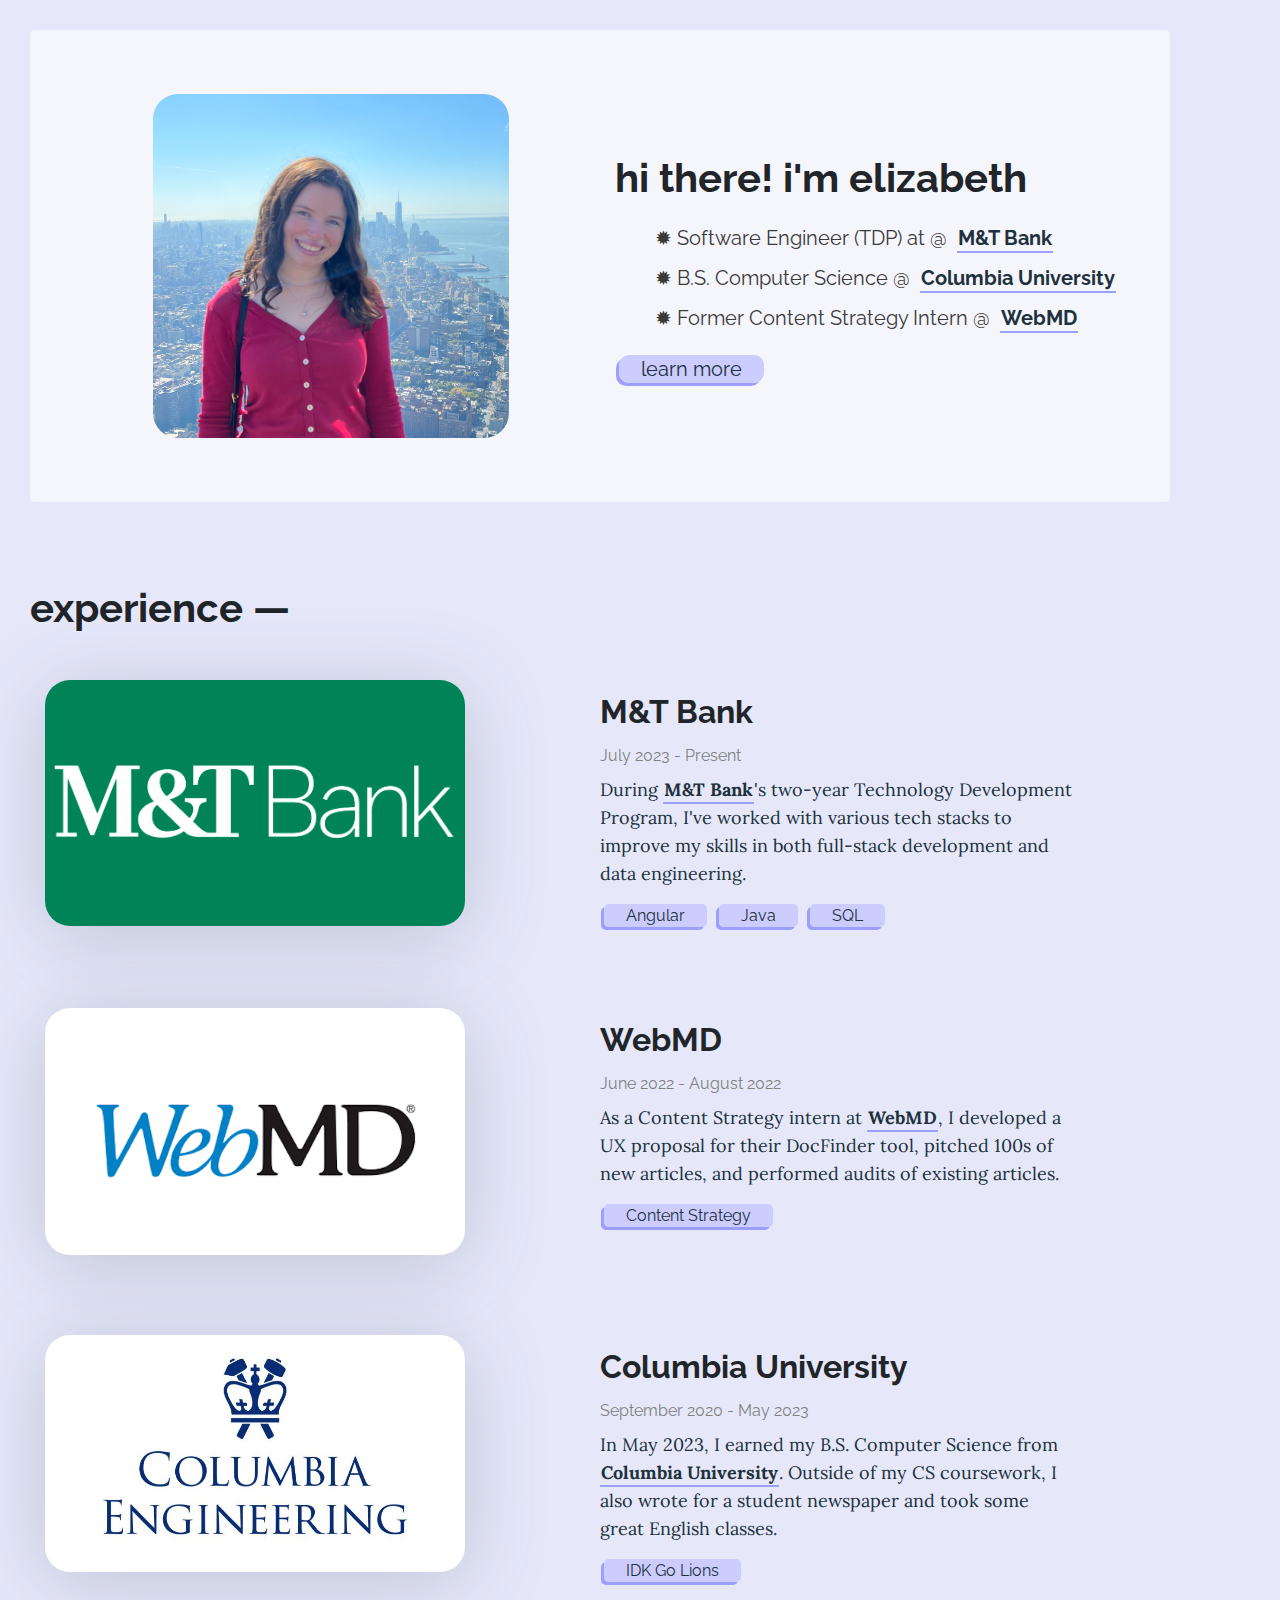
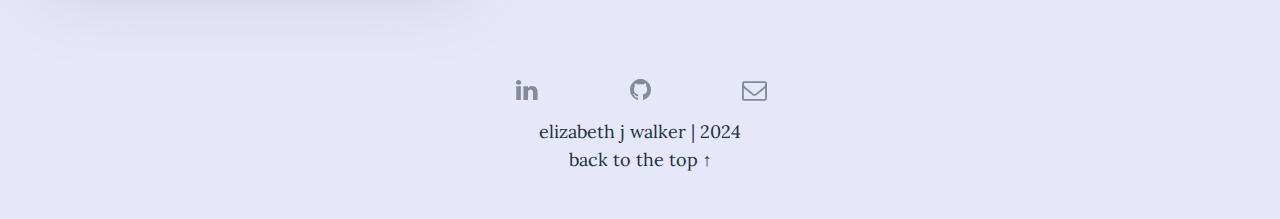
==== commit 89968419: "center footer correctly" ====
--- a/index.html
+++ b/index.html
@@ -174,39 +174,39 @@
           </div>
         </div>
       </div>
-      <footer>
-        <!-- Add icon library -->
-        <link
-          rel="stylesheet"
-          href="https://cdnjs.cloudflare.com/ajax/libs/font-awesome/4.7.0/css/font-awesome.min.css"
-        />
-
-        <!-- Add font awesome icons -->
-        <a
-          href="https://www.linkedin.com/in/elizabeth-walker-043797193/"
-          class="fa fa-linkedin"
-          style="font-size: 25px; text-decoration: none"
-          target="_blank"
-        ></a>
-        <a
-          href="https://github.com/19ewalker"
-          class="fa fa-github"
-          style="font-size: 25px; text-decoration: none"
-          target="_blank"
-        ></a>
-        <a
-          href="mailto:elizabethjwalker29@gmail.com"
-          class="fa fa-envelope-o"
-          style="font-size: 25px; text-decoration: none"
-          target="_blank"
-        ></a>
-        <p>
-          elizabeth j walker | 2024 <br />
-          <a class="highlight-menu" href="#top" style="color: #fbaf40"
-            >back to the top ↑</a
-          >
-        </p>
-      </footer>
     </div>
+    <footer>
+      <!-- Add icon library -->
+      <link
+        rel="stylesheet"
+        href="https://cdnjs.cloudflare.com/ajax/libs/font-awesome/4.7.0/css/font-awesome.min.css"
+      />
+
+      <!-- Add font awesome icons -->
+      <a
+        href="https://www.linkedin.com/in/elizabeth-walker-043797193/"
+        class="fa fa-linkedin"
+        style="font-size: 25px; text-decoration: none"
+        target="_blank"
+      ></a>
+      <a
+        href="https://github.com/19ewalker"
+        class="fa fa-github"
+        style="font-size: 25px; text-decoration: none"
+        target="_blank"
+      ></a>
+      <a
+        href="mailto:elizabethjwalker29@gmail.com"
+        class="fa fa-envelope-o"
+        style="font-size: 25px; text-decoration: none"
+        target="_blank"
+      ></a>
+      <p>
+        elizabeth j walker | 2024 <br />
+        <a class="highlight-menu" href="#top" style="color: #fbaf40"
+          >back to the top ↑</a
+        >
+      </p>
+    </footer>
   </body>
 </html>
--- a/static/main.css
+++ b/static/main.css
@@ -22,29 +22,6 @@
   letter-spacing: 0em;
   text-align: left;
   margin: 0.5rem 0;
-}
-
-h3 {
-  font-family: "Raleway", sans-serif;
-}
-
-h4 {
-  font-family: "Raleway", sans-serif;
-  font-weight: 600 !important;
-  font-size: 1.25rem;
-  margin: 0.5rem 0;
-  line-height: 165%;
-}
-
-h5 {
-  font-family: "Raleway", sans-serif;
-  font-size: 1rem !important;
-  font-style: normal;
-  font-weight: 400;
-  line-height: 3rem;
-  letter-spacing: 0em;
-  text-align: left;
-  margin: 0 0 0.5rem 0;
 }
 
 p {
@@ -147,9 +124,6 @@
   padding-top: 50px;
   padding-right: 30px;
 }
-.blank {
-  width: 33%;
-}
 /******* experience ********/
 .project {
   margin-top: 40px;
@@ -190,47 +164,6 @@
   opacity: 1;
   color: black;
 }
-#writing-header {
-  margin: 20px 80px;
-}
-#writing-desc {
-  margin: 40px;
-}
-.genre {
-  display: flex;
-  justify-content: right;
-  margin-right: 30px;
-}
-
-.links {
-  background-color: #f5f5f5;
-  box-shadow: 3px 3px 0px #9e9eff;
-  border-radius: 15px;
-  margin-top: 20px;
-  padding: 15px;
-  margin-bottom: 20px;
-}
-.links li {
-  line-height: 150%;
-}
-.project-digital {
-  /* width: 400px;
-  height: 240px;
-  margin-right: 80px;
-  margin-top: 60px; */
-  transition: 250ms;
-  filter: drop-shadow(0px 10px 40px rgba(33, 49, 60, 0.2));
-  border-radius: 25px;
-}
-.project-img:hover {
-  transform: translateY(-20px);
-}
-.digital-text {
-  width: 100%;
-}
-.project-title {
-  margin-bottom: 20px;
-}
 .years {
   color: #808080;
   padding-bottom: 8px;
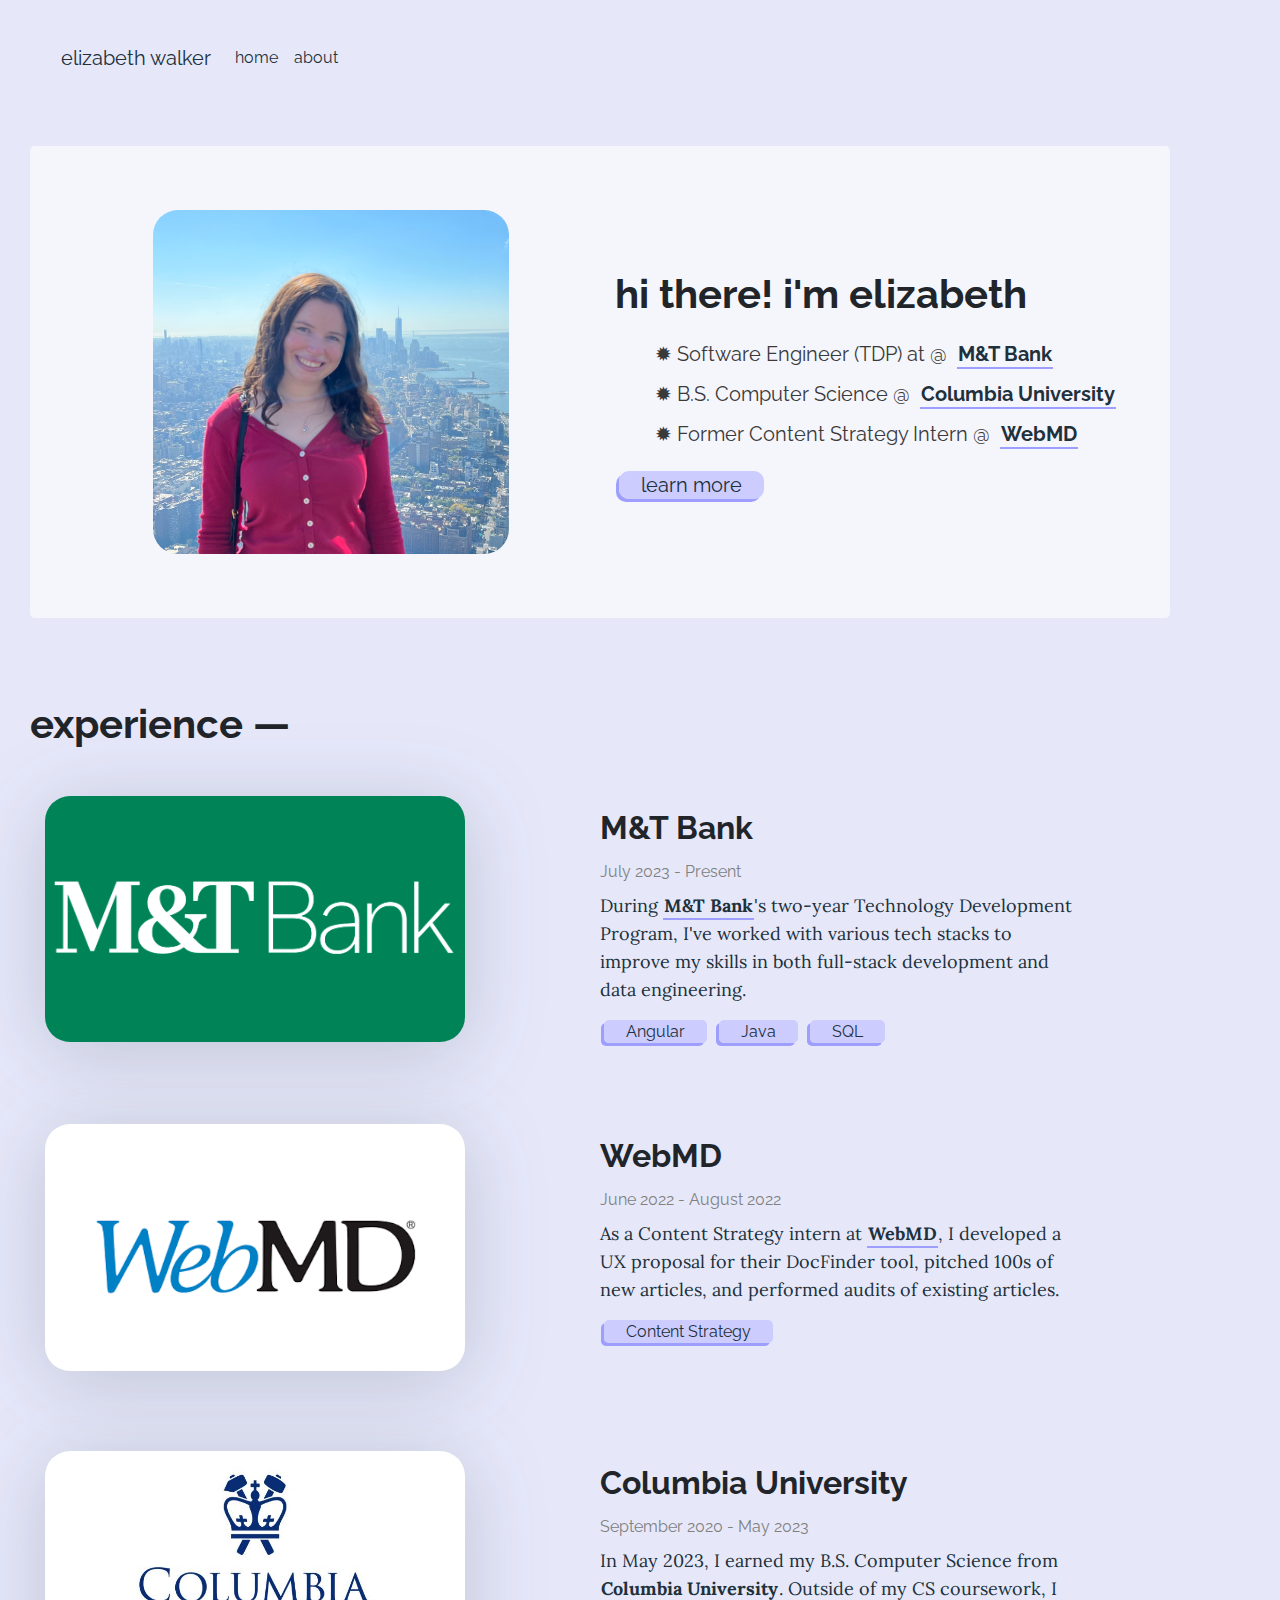
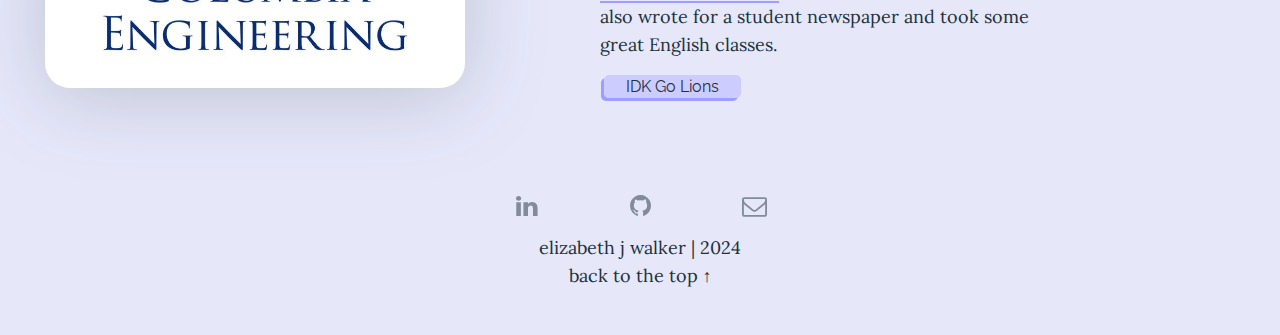
==== commit 1f9a26d7: "readd jquery" ====
--- a/index.html
+++ b/index.html
@@ -26,6 +26,8 @@
 
     <!-- Latest compiled JavaScript -->
     <script src="https://maxcdn.bootstrapcdn.com/bootstrap/4.5.0/js/bootstrap.min.js"></script>
+    <!-- jQuery library -->
+    <script src="https://ajax.googleapis.com/ajax/libs/jquery/3.6.0/jquery.min.js"></script>
 
     <!-- FONTS -->
     <link
@@ -44,6 +46,11 @@
     <script
       src="https://stackpath.bootstrapcdn.com/bootstrap/4.1.3/js/bootstrap.min.js"
       integrity="sha384-ChfqqxuZUCnJSK3+MXmPNIyE6ZbWh2IMqE241rYiqJxyMiZ6OW/JmZQ5stwEULTy"
+      crossorigin="anonymous"
+    ></script>
+    <script
+      src="https://code.jquery.com/jquery-3.3.1.min.js"
+      integrity="sha256-FgpCb/KJQlLNfOu91ta32o/NMZxltwRo8QtmkMRdAu8="
       crossorigin="anonymous"
     ></script>
 
@@ -54,7 +61,31 @@
     </script>
   </head>
   <body style="background-color: #e6e8fa">
-    <div id="nav-placeholder"></div>
+    <nav
+      class="navbar navbar-expand-lg navbar-light bg-light"
+      style="background-color: #e6e8fa !important"
+    >
+      <div class="container">
+        <a class="navbar-brand" href="/">elizabeth walker</a>
+        <button
+          class="navbar-toggler"
+          type="button"
+          data-bs-toggle="collapse"
+          data-bs-target="#navbarNavAltMarkup"
+          aria-controls="navbarNavAltMarkup"
+          aria-expanded="false"
+          aria-label="Toggle navigation"
+        >
+          <span class="navbar-toggler-icon"></span>
+        </button>
+        <div class="collapse navbar-collapse" id="navbarNavAltMarkup">
+          <div class="navbar-nav">
+            <a class="nav-link" href="/">home</a>
+            <a class="nav-link" href="/about">about</a>
+          </div>
+        </div>
+      </div>
+    </nav>
     <div class="container">
       <!-- JUMBOTRON ROW -->
       <div
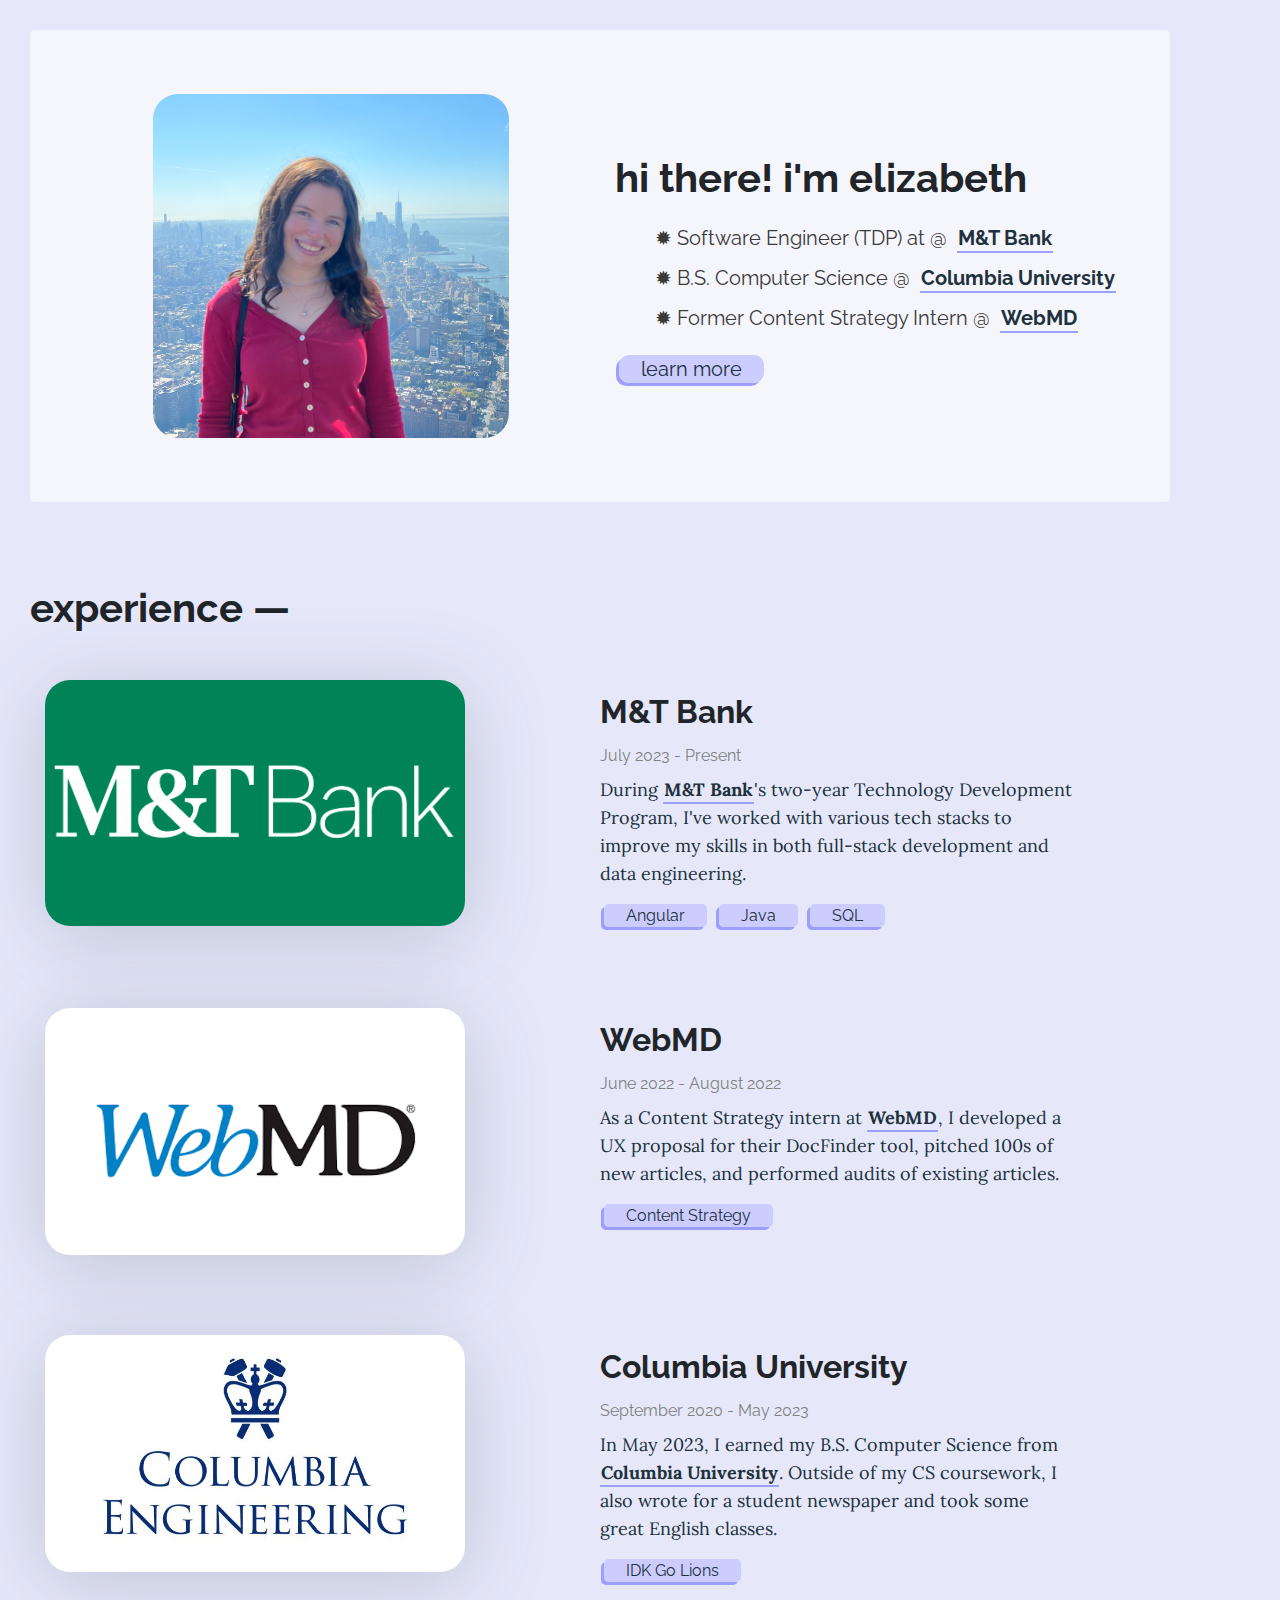
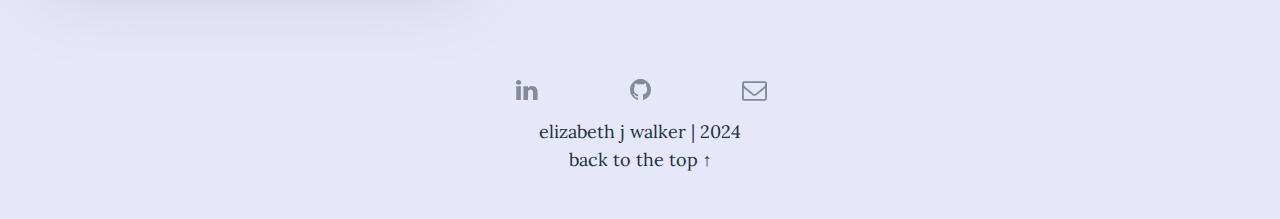
==== commit 5d51a6b2: "remove nav testing statement from home" ====
--- a/index.html
+++ b/index.html
@@ -61,31 +61,6 @@
     </script>
   </head>
   <body style="background-color: #e6e8fa">
-    <nav
-      class="navbar navbar-expand-lg navbar-light bg-light"
-      style="background-color: #e6e8fa !important"
-    >
-      <div class="container">
-        <a class="navbar-brand" href="/">elizabeth walker</a>
-        <button
-          class="navbar-toggler"
-          type="button"
-          data-bs-toggle="collapse"
-          data-bs-target="#navbarNavAltMarkup"
-          aria-controls="navbarNavAltMarkup"
-          aria-expanded="false"
-          aria-label="Toggle navigation"
-        >
-          <span class="navbar-toggler-icon"></span>
-        </button>
-        <div class="collapse navbar-collapse" id="navbarNavAltMarkup">
-          <div class="navbar-nav">
-            <a class="nav-link" href="/">home</a>
-            <a class="nav-link" href="/about">about</a>
-          </div>
-        </div>
-      </div>
-    </nav>
     <div class="container">
       <!-- JUMBOTRON ROW -->
       <div
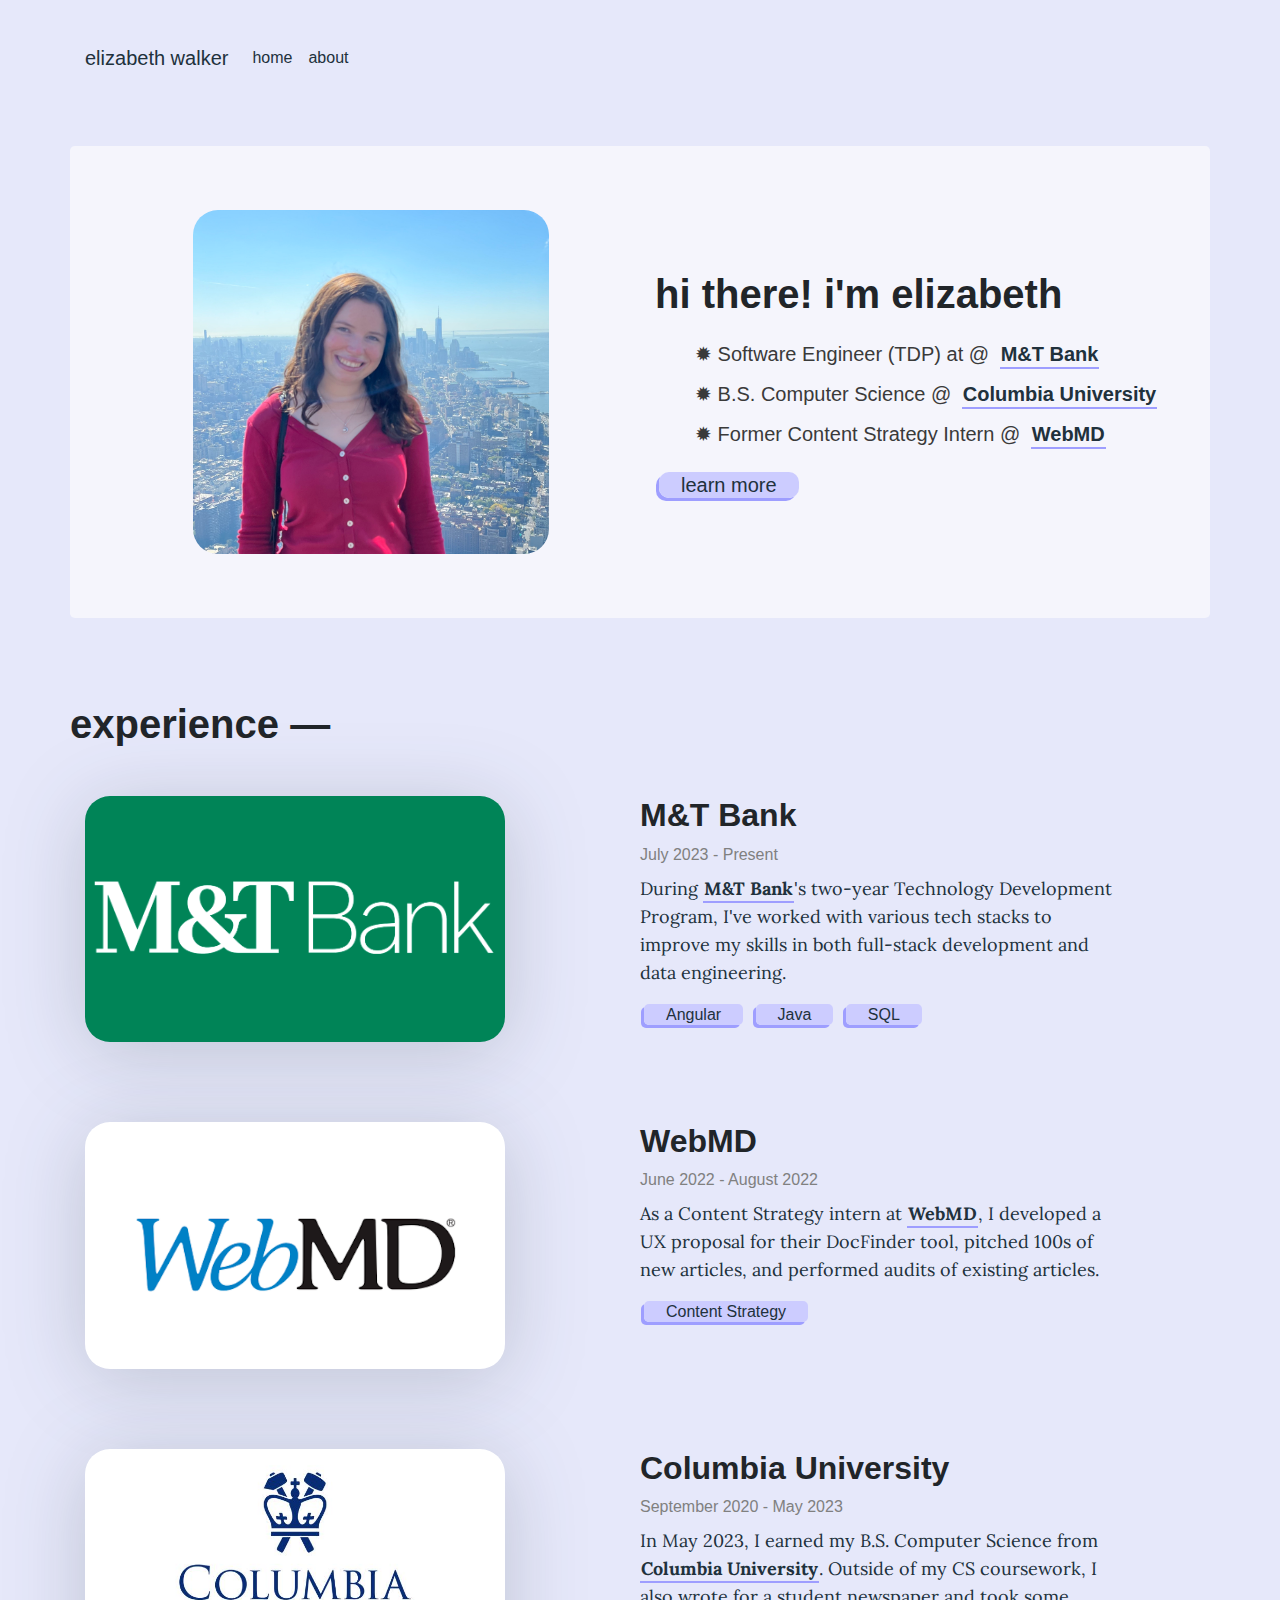
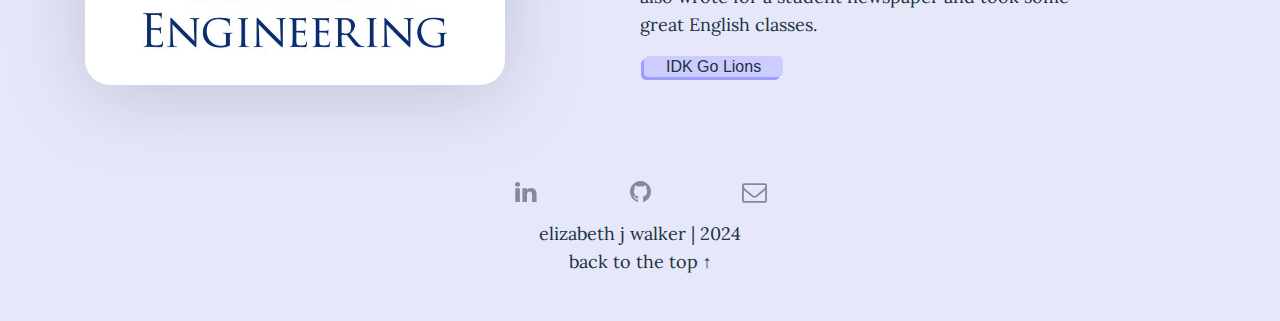
==== commit 0efd146a: "forgot to readd nav placeholder" ====
--- a/index.html
+++ b/index.html
@@ -61,6 +61,7 @@
     </script>
   </head>
   <body style="background-color: #e6e8fa">
+    <div id="nav-placeholder"></div>
     <div class="container">
       <!-- JUMBOTRON ROW -->
       <div
